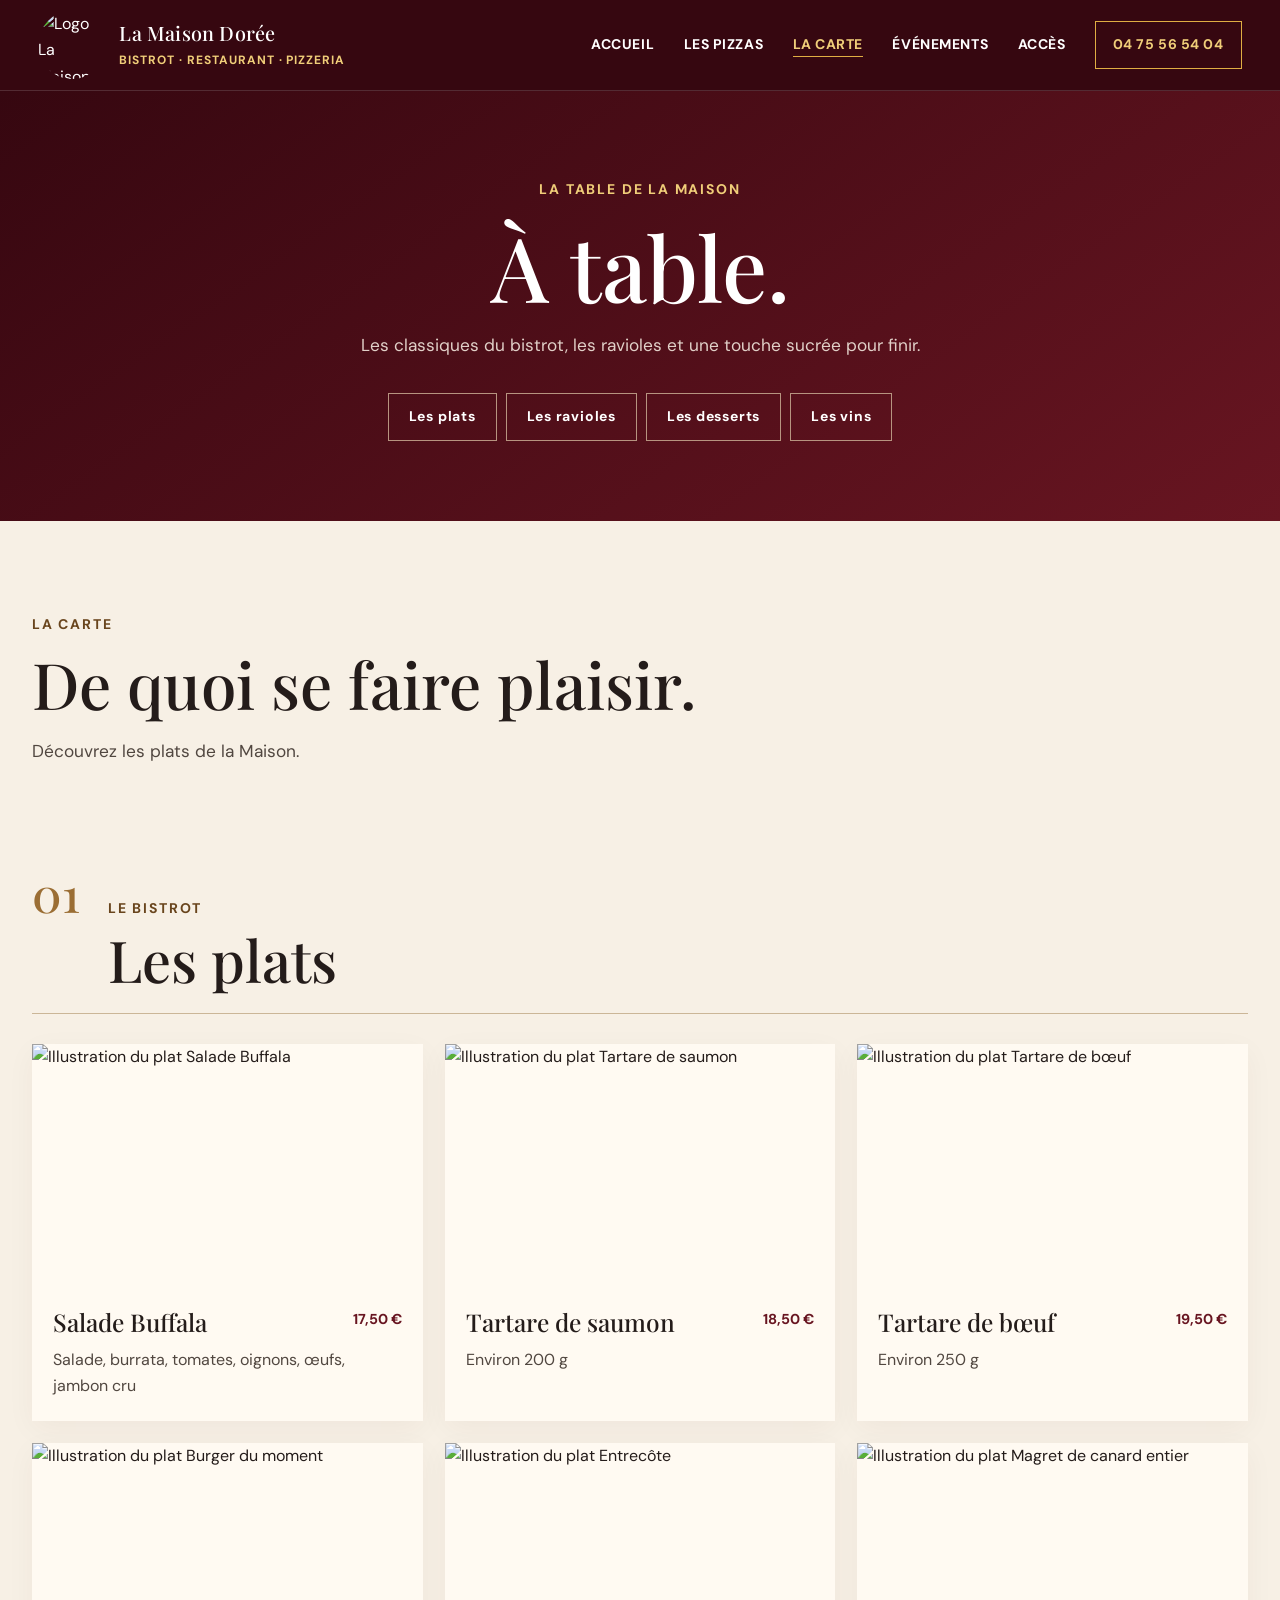
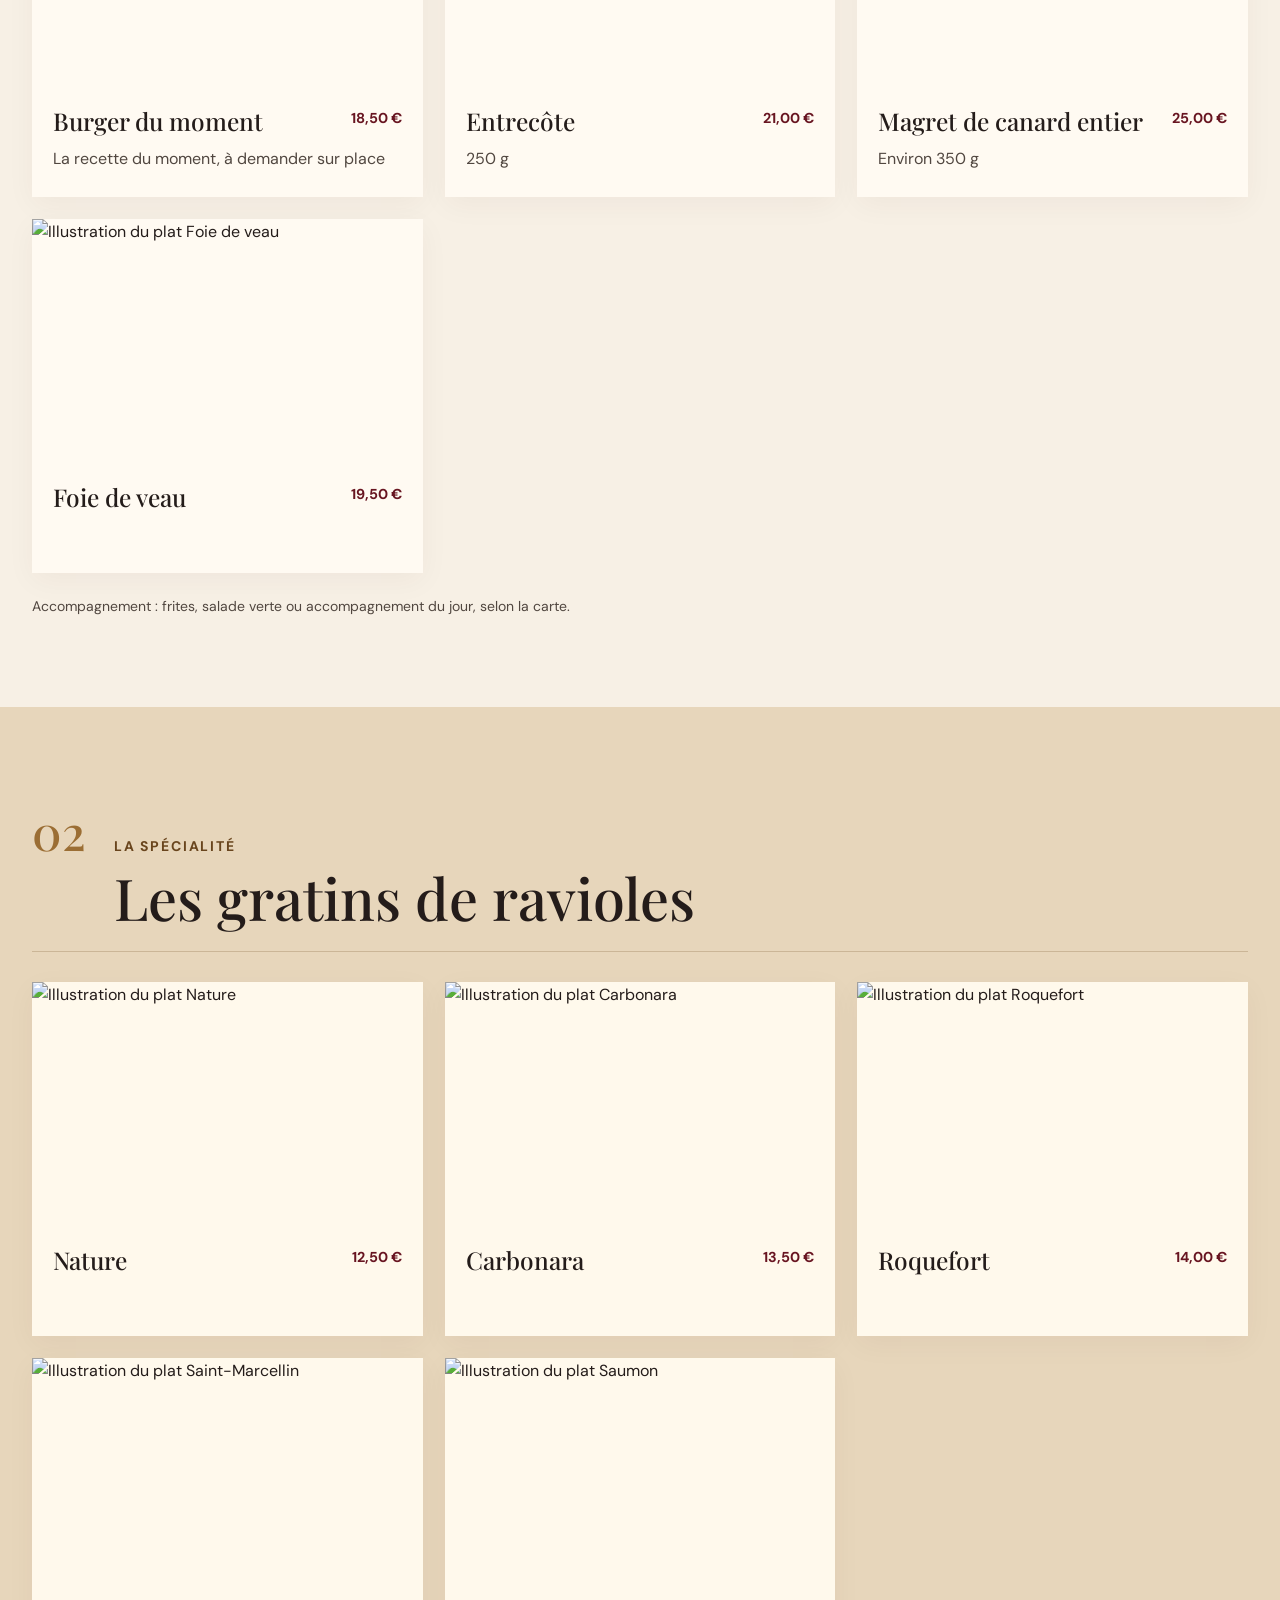
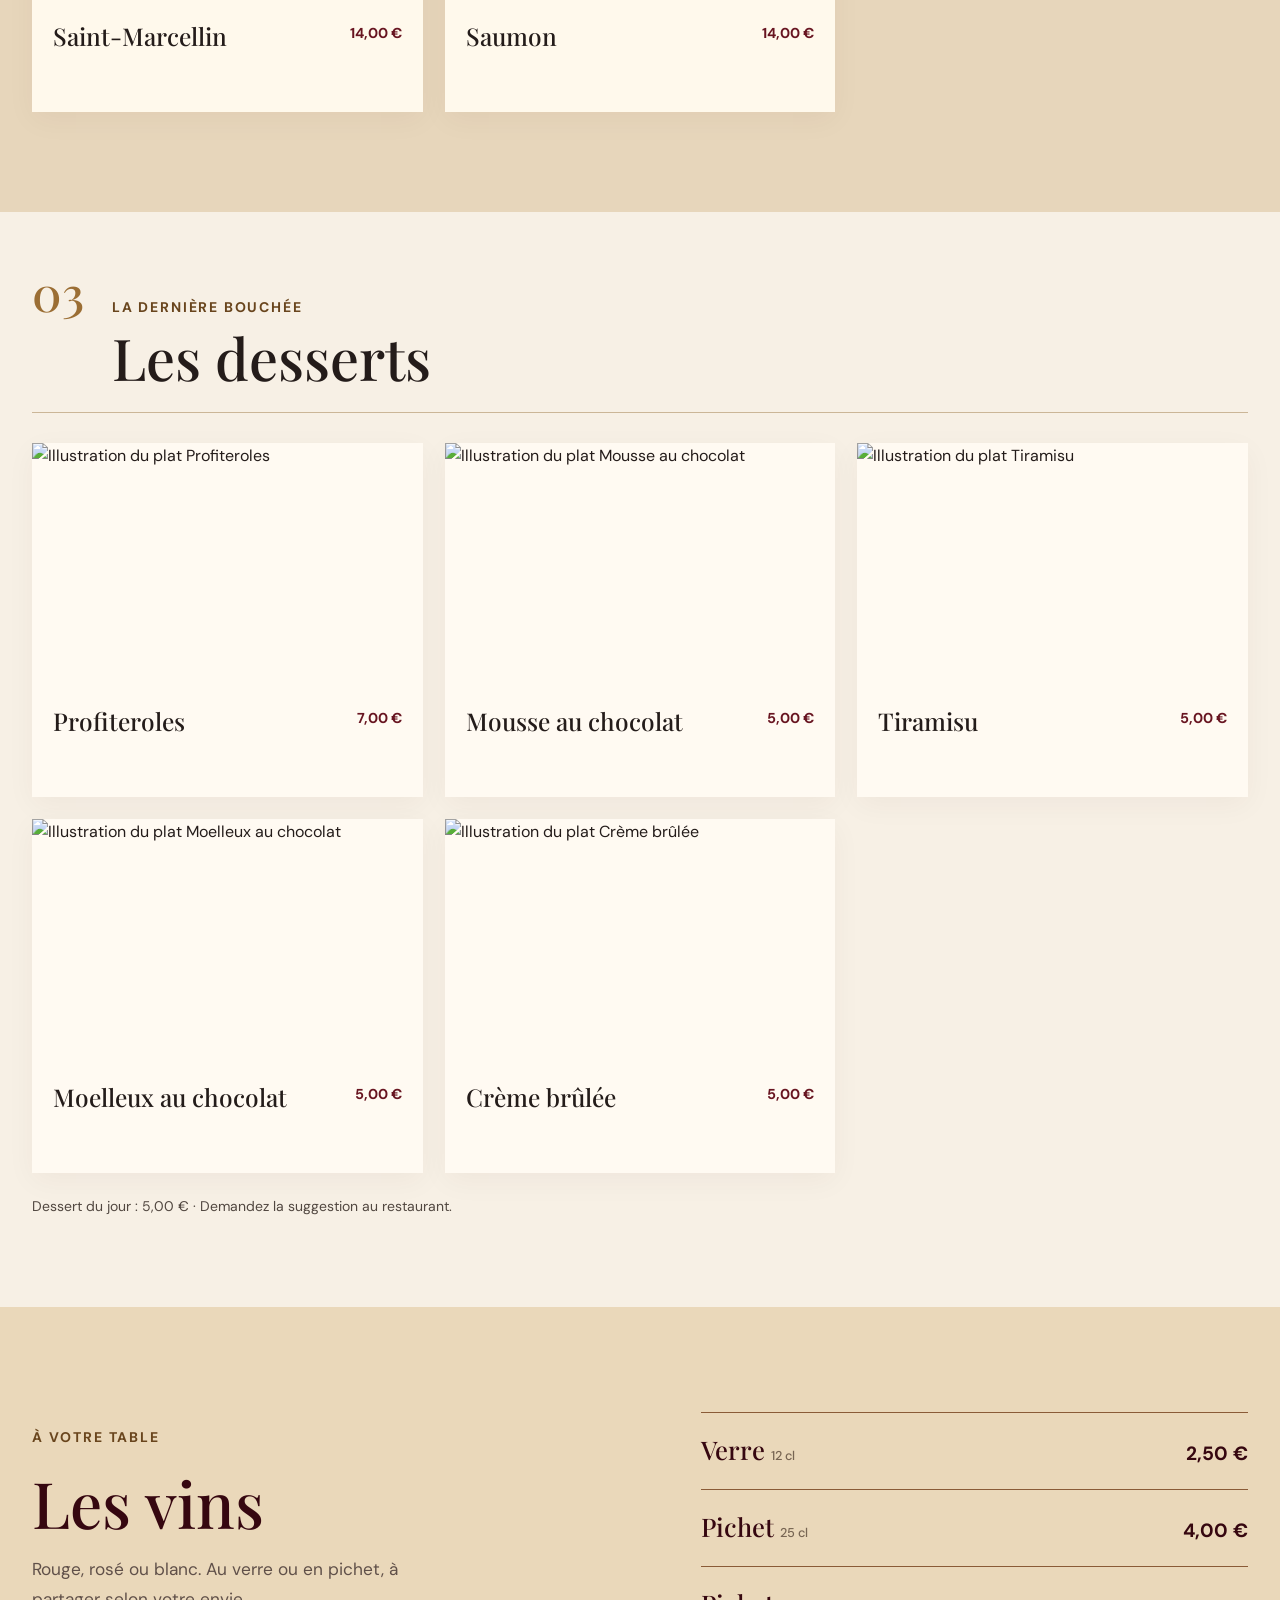
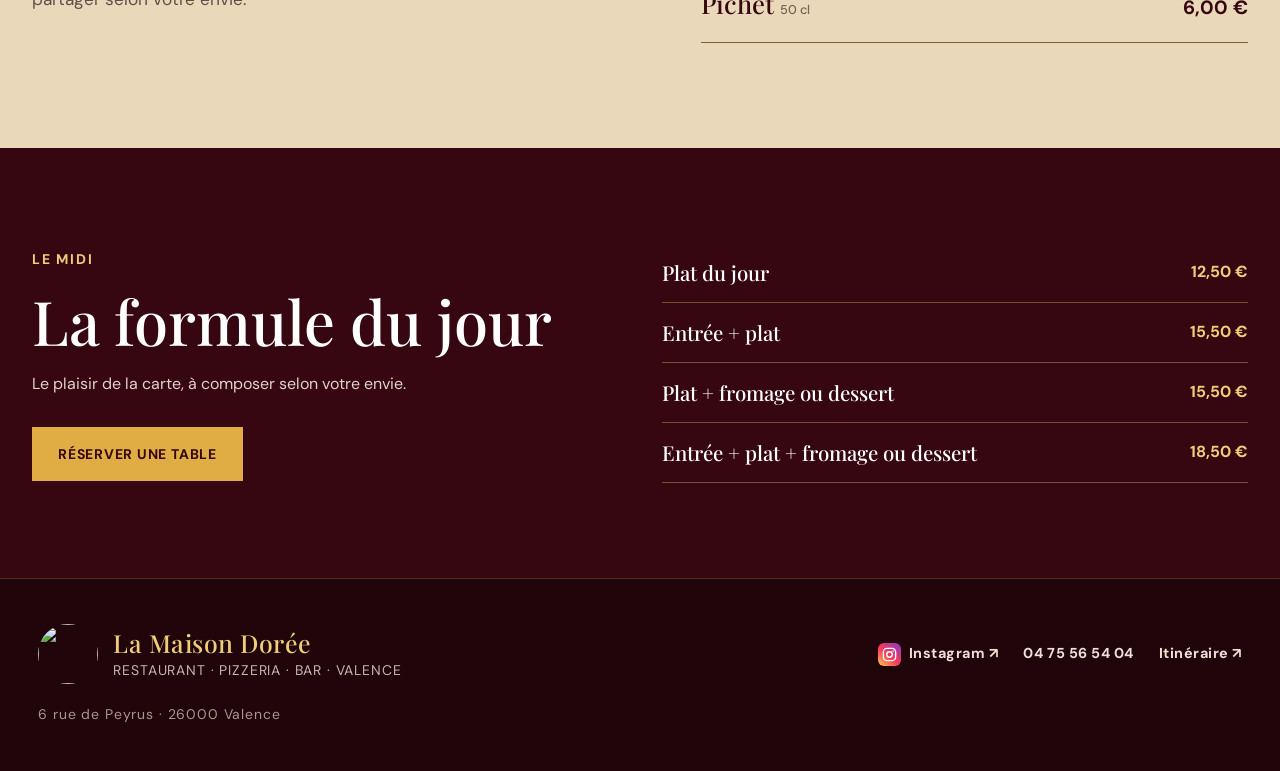
==== carte.html @ 3a3b1451 "Add files via upload" ====
<!doctype html><html lang="fr"><head><meta charset="utf-8"><meta name="viewport" content="width=device-width,initial-scale=1"><title>La carte du bistrot | La Maison Dorée Valence</title><meta name="description" content="Plats, gratins de ravioles, formule du jour et desserts à La Maison Dorée à Valence."><link rel="icon" href="assets/logo.jpg?v=13"><link rel="stylesheet" href="style.css?v=13"></head><body><header class="site-header"><a class="logo-link" href="index.html" aria-label="La Maison Dorée, accueil"><img src="assets/logo.jpg?v=13" alt="Logo La Maison Dorée" decoding="async" width="911" height="951"><span class="brand-text">La Maison Dorée<small>Bistrot · Restaurant · Pizzeria</small></span></a><button class="menu-toggle" type="button" aria-label="Ouvrir le menu" aria-controls="main-nav" aria-expanded="false"><span></span><span></span><span></span></button><nav class="nav" id="main-nav" aria-label="Navigation principale"><a href="index.html">Accueil</a><a href="pizzas.html">Les pizzas</a><a href="carte.html" aria-current="page">La carte</a><a href="evenements.html">Événements</a><a href="index.html#contact">Accès</a><a class="call" href="tel:+33475565404">04 75 56 54 04</a></nav></header><main><section class="page-hero carte-hero"><span class="kicker">La table de la Maison</span><h1>À table.</h1><p>Les classiques du bistrot, les ravioles et une touche sucrée pour finir.</p><div class="page-tabs"><a href="#plats">Les plats</a><a href="#ravioles">Les ravioles</a><a href="#desserts">Les desserts</a><a href="#vins">Les vins</a></div></section><div class="container food-intro"><span class="micro">La carte</span><h2>De quoi se faire plaisir.</h2><p>Découvrez les plats de la Maison.</p></div><section class="food-section container" id="plats"><div class="food-section-head"><span class="section-index">01</span><div><span class="micro">Le bistrot</span><h2>Les plats</h2></div></div><div class="dish-grid"><article class="dish-card"><img src="assets/plat-salade-buffalo.jpg?v=13" alt="Illustration du plat Salade Buffala" loading="lazy" decoding="async" width="1448" height="1086"><div class="dish-card-content"><div class="item-head"><h3>Salade Buffala</h3><span>17,50 €</span></div><p>Salade, burrata, tomates, oignons, œufs, jambon cru</p></div></article><article class="dish-card"><img src="assets/plat-tartare-saumon.jpg?v=13" alt="Illustration du plat Tartare de saumon" loading="lazy" decoding="async" width="1448" height="1086"><div class="dish-card-content"><div class="item-head"><h3>Tartare de saumon</h3><span>18,50 €</span></div><p>Environ 200 g</p></div></article><article class="dish-card"><img src="assets/plat-tartare-boeuf.jpg?v=13" alt="Illustration du plat Tartare de bœuf" loading="lazy" decoding="async" width="1448" height="1086"><div class="dish-card-content"><div class="item-head"><h3>Tartare de bœuf</h3><span>19,50 €</span></div><p>Environ 250 g</p></div></article><article class="dish-card"><img src="assets/plat-burger.jpg?v=13" alt="Illustration du plat Burger du moment" loading="lazy" decoding="async" width="1448" height="1086"><div class="dish-card-content"><div class="item-head"><h3>Burger du moment</h3><span>18,50 €</span></div><p>La recette du moment, à demander sur place</p></div></article><article class="dish-card"><img src="assets/plat-entrecote.jpg?v=13" alt="Illustration du plat Entrecôte" loading="lazy" decoding="async" width="1448" height="1086"><div class="dish-card-content"><div class="item-head"><h3>Entrecôte</h3><span>21,00 €</span></div><p>250 g</p></div></article><article class="dish-card"><img src="assets/plat-magret.jpg?v=13" alt="Illustration du plat Magret de canard entier" loading="lazy" decoding="async" width="1448" height="1086"><div class="dish-card-content"><div class="item-head"><h3>Magret de canard entier</h3><span>25,00 €</span></div><p>Environ 350 g</p></div></article><article class="dish-card"><img src="assets/plat-foie-veau.jpg?v=13" alt="Illustration du plat Foie de veau" loading="lazy" decoding="async" width="1448" height="1086"><div class="dish-card-content"><div class="item-head"><h3>Foie de veau</h3><span>19,50 €</span></div></div></article></div><p class="food-note">Accompagnement : frites, salade verte ou accompagnement du jour, selon la carte.</p></section><section class="food-section ravioles-section" id="ravioles"><div class="container"><div class="food-section-head"><span class="section-index">02</span><div><span class="micro">La spécialité</span><h2>Les gratins de ravioles</h2></div></div><div class="dish-grid"><article class="dish-card"><img src="assets/plat-ravioles-nature.jpg?v=13" alt="Illustration du plat Nature" loading="lazy" decoding="async" width="1448" height="1086"><div class="dish-card-content"><div class="item-head"><h3>Nature</h3><span>12,50 €</span></div></div></article><article class="dish-card"><img src="assets/plat-ravioles-carbonara.jpg?v=13" alt="Illustration du plat Carbonara" loading="lazy" decoding="async" width="1448" height="1086"><div class="dish-card-content"><div class="item-head"><h3>Carbonara</h3><span>13,50 €</span></div></div></article><article class="dish-card"><img src="assets/plat-ravioles-roquefort.jpg?v=13" alt="Illustration du plat Roquefort" loading="lazy" decoding="async" width="1448" height="1086"><div class="dish-card-content"><div class="item-head"><h3>Roquefort</h3><span>14,00 €</span></div></div></article><article class="dish-card"><img src="assets/plat-ravioles-saint-marcellin.jpg?v=13" alt="Illustration du plat Saint-Marcellin" loading="lazy" decoding="async" width="1448" height="1086"><div class="dish-card-content"><div class="item-head"><h3>Saint-Marcellin</h3><span>14,00 €</span></div></div></article><article class="dish-card"><img src="assets/plat-ravioles-saumon.jpg?v=13" alt="Illustration du plat Saumon" loading="lazy" decoding="async" width="1448" height="1086"><div class="dish-card-content"><div class="item-head"><h3>Saumon</h3><span>14,00 €</span></div></div></article></div></div></section><section class="food-section container" id="desserts"><div class="food-section-head"><span class="section-index">03</span><div><span class="micro">La dernière bouchée</span><h2>Les desserts</h2></div></div><div class="dish-grid"><article class="dish-card"><img src="assets/plat-profiteroles.jpg?v=13" alt="Illustration du plat Profiteroles" loading="lazy" decoding="async" width="1448" height="1086"><div class="dish-card-content"><div class="item-head"><h3>Profiteroles</h3><span>7,00 €</span></div></div></article><article class="dish-card"><img src="assets/plat-mousse-chocolat.jpg?v=13" alt="Illustration du plat Mousse au chocolat" loading="lazy" decoding="async" width="1448" height="1086"><div class="dish-card-content"><div class="item-head"><h3>Mousse au chocolat</h3><span>5,00 €</span></div></div></article><article class="dish-card"><img src="assets/plat-tiramisu.jpg?v=13" alt="Illustration du plat Tiramisu" loading="lazy" decoding="async" width="1448" height="1086"><div class="dish-card-content"><div class="item-head"><h3>Tiramisu</h3><span>5,00 €</span></div></div></article><article class="dish-card"><img src="assets/plat-moelleux-chocolat.jpg?v=13" alt="Illustration du plat Moelleux au chocolat" loading="lazy" decoding="async" width="1448" height="1086"><div class="dish-card-content"><div class="item-head"><h3>Moelleux au chocolat</h3><span>5,00 €</span></div></div></article><article class="dish-card"><img src="assets/plat-creme-brulee.jpg?v=13" alt="Illustration du plat Crème brûlée" loading="lazy" decoding="async" width="1448" height="1086"><div class="dish-card-content"><div class="item-head"><h3>Crème brûlée</h3><span>5,00 €</span></div></div></article></div><p class="food-note">Dessert du jour : 5,00 € · Demandez la suggestion au restaurant.</p></section><section class="wine-section" id="vins"><div class="container wine-grid"><div><span class="micro">À votre table</span><h2>Les vins</h2><p>Rouge, rosé ou blanc. Au verre ou en pichet, à partager selon votre envie.</p></div><div class="wine-prices"><div><span>Verre <small>12 cl</small></span><strong>2,50 €</strong></div><div><span>Pichet <small>25 cl</small></span><strong>4,00 €</strong></div><div><span>Pichet <small>50 cl</small></span><strong>6,00 €</strong></div></div></div></section><section class="formula-section"><div class="container formula-grid"><div><span class="micro">Le midi</span><h2>La formule du jour</h2><p>Le plaisir de la carte, à composer selon votre envie.</p><a class="btn" href="tel:+33475565404">Réserver une table</a></div><div class="formula-list"><div><span>Plat du jour</span><strong>12,50 €</strong></div><div><span>Entrée + plat</span><strong>15,50 €</strong></div><div><span>Plat + fromage ou dessert</span><strong>15,50 €</strong></div><div><span>Entrée + plat + fromage ou dessert</span><strong>18,50 €</strong></div></div></div></section></main><footer class="footer"><div class="footer-brand"><img src="assets/logo.jpg?v=13" alt="" decoding="async" width="911" height="951"><div><strong>La Maison Dorée</strong><span>Restaurant · Pizzeria · Bar · Valence</span></div></div><div class="footer-links"><a href="https://www.instagram.com/lamaisondoree_26/" target="_blank" rel="noopener noreferrer" aria-label="Instagram de La Maison Dorée, ouvre un nouvel onglet"><svg class="ig-icon" viewBox="0 0 24 24" aria-hidden="true" focusable="false"><rect x="2.2" y="2.2" width="19.6" height="19.6" rx="5.7" fill="none" stroke="currentColor" stroke-width="2.2"/><circle cx="12" cy="12" r="4.4" fill="none" stroke="currentColor" stroke-width="2.2"/><circle cx="17.8" cy="6.3" r="1.25" fill="currentColor"/></svg><span>Instagram ↗</span></a><a href="tel:+33475565404">04 75 56 54 04</a><a href="https://www.google.com/maps/dir/?api=1&destination=La+Maison+Dor%C3%A9e%2C+6+Rue+de+Peyrus%2C+26000+Valence" target="_blank" rel="noopener noreferrer">Itinéraire ↗</a></div><small>6 rue de Peyrus · 26000 Valence</small></footer><div class="mobile-actions"><a href="https://www.instagram.com/lamaisondoree_26/" target="_blank" rel="noopener noreferrer"><svg class="ig-icon" viewBox="0 0 24 24" aria-hidden="true" focusable="false"><rect x="2.2" y="2.2" width="19.6" height="19.6" rx="5.7" fill="none" stroke="currentColor" stroke-width="2.2"/><circle cx="12" cy="12" r="4.4" fill="none" stroke="currentColor" stroke-width="2.2"/><circle cx="17.8" cy="6.3" r="1.25" fill="currentColor"/></svg><span>Instagram</span></a><a href="tel:+33475565404">Appeler</a><a href="https://www.google.com/maps/dir/?api=1&destination=La+Maison+Dor%C3%A9e%2C+6+Rue+de+Peyrus%2C+26000+Valence" target="_blank" rel="noopener noreferrer">Itinéraire</a></div><dialog id="contact-dialog" class="contact-dialog" aria-labelledby="contact-title"><div class="contact-panel"><button class="contact-close" type="button" aria-label="Fermer">×</button><span class="micro">Réservation · Commande · Événement</span><h2 id="contact-title">On se parle ?</h2><p>Appelez la Maison Dorée pour réserver une table, commander ou organiser votre événement.</p><input id="contact-number" type="text" value="04 75 56 54 04" readonly aria-label="Numéro de téléphone de La Maison Dorée"><button class="btn contact-copy" type="button">Copier le numéro</button><a class="btn contact-dial" href="tel:+33475565404" data-direct-call>Appeler maintenant</a><p class="contact-feedback" aria-live="polite"></p></div></dialog><script src="site.js?v=13" defer></script></body></html>
---- style.css ----
@import url('https://fonts.googleapis.com/css2?family=DM+Sans:wght@400;500;600;700&family=Playfair+Display:wght@400;500;600&display=swap');
:root{--burgundy:#360710;--red:#681521;--gold:#dfad43;--gold-light:#f0ce79;--ink:#241c1a;--muted:#655b55;--cream:#f7f3eb;--paper:#fffdf8;--line:#ddd2c0}*{box-sizing:border-box}html{scroll-behavior:smooth}body{margin:0;background:var(--cream);color:var(--ink);font:16px/1.65 'DM Sans',sans-serif}body.modal-open{overflow:hidden}img{max-width:100%;display:block}a{color:inherit}button{font:inherit}a:focus-visible,button:focus-visible{outline:3px solid var(--gold);outline-offset:4px}::selection{background:var(--gold);color:var(--burgundy)}.container{width:min(1312px,100% - 64px);margin:auto}.site-header{position:relative;z-index:20;background:var(--burgundy);color:white;display:flex;align-items:center;justify-content:space-between;gap:32px;padding:11px max(3vw,24px);border-bottom:1px solid #ffffff25}.logo-link{display:flex;align-items:center;gap:13px;text-decoration:none}.logo-link img{width:68px;height:68px;object-fit:contain;border-radius:50%}.brand-text{font:500 1.24rem/1.15 'Playfair Display',serif;letter-spacing:.01em}.brand-text small{display:block;color:var(--gold-light);font:700 .55rem/1.4 'DM Sans',sans-serif;text-transform:uppercase;letter-spacing:.15em;margin-top:7px}.nav{display:flex;align-items:center;gap:clamp(14px,2.3vw,32px)}.nav a{text-decoration:none;font-size:.73rem;font-weight:700;letter-spacing:.13em;text-transform:uppercase;white-space:nowrap;transition:color .2s}.nav a:hover,.nav a[aria-current=page]{color:var(--gold-light)}.nav .call{border:1px solid var(--gold);padding:11px 17px;color:var(--gold-light)}.nav .call:hover{color:var(--burgundy);background:var(--gold-light)}.hero{display:grid;grid-template-columns:minmax(0,48%) minmax(0,52%);min-height:680px;background:var(--burgundy);color:#fff}.hero-copy{padding:clamp(70px,7vw,120px) clamp(32px,7vw,120px) 90px max(6vw,36px);display:flex;flex-direction:column;justify-content:center;position:relative}.hero-copy:after{content:'';position:absolute;width:55px;height:1px;background:var(--gold);left:max(6vw,36px);bottom:48px}.kicker,.micro{color:var(--gold-light);text-transform:uppercase;letter-spacing:.22em;font-size:.72rem;font-weight:700}.hero h1,h1,h2,h3{font-family:'Playfair Display',Georgia,serif;font-weight:500;line-height:1.1}.hero h1{font-size:clamp(3.55rem,5.5vw,6.7rem);letter-spacing:-.05em;margin:23px 0 27px}.hero h1 em{font-weight:400;color:var(--gold-light)}.hero p{font-size:1.1rem;line-height:1.75;max-width:500px;color:#e9dcd7;margin:0}.hero-image{min-height:680px;overflow:hidden;position:relative}.hero-image img{width:100%;height:100%;object-fit:cover;object-position:center}.hero-image:after{content:'';position:absolute;inset:0;background:linear-gradient(90deg,rgba(54,7,16,.16),transparent 30%)}.hero-mark{position:absolute;right:28px;bottom:26px;background:rgba(54,7,16,.9);border:1px solid #dfad4380;color:var(--gold-light);padding:12px 18px;text-transform:uppercase;letter-spacing:.15em;font-size:.62rem;font-weight:700}.actions{display:flex;flex-wrap:wrap;gap:12px;margin-top:34px}.btn{display:inline-flex;align-items:center;justify-content:center;min-height:54px;padding:13px 25px;border:1px solid var(--gold);background:var(--gold);color:var(--burgundy);font-size:.76rem;letter-spacing:.13em;font-weight:700;text-decoration:none;text-transform:uppercase;transition:background .2s,transform .2s}.btn:hover{background:var(--gold-light);transform:translateY(-2px)}.btn.ghost{color:white;background:transparent;border-color:#aa8d77}.btn.ghost:hover{background:white;color:var(--burgundy)}.ribbon{padding:19px 24px;display:flex;justify-content:center;gap:36px;background:#eee4d4;color:var(--red);text-transform:uppercase;letter-spacing:.17em;font-size:.68rem;font-weight:700}.ribbon span:not(:last-child):after{content:'✦';color:#b79248;margin-left:36px}.section{padding:110px 0}.section h2,.visit h2{font-size:clamp(2.7rem,4.4vw,5.1rem);letter-spacing:-.035em;margin:14px 0 30px}.section p{color:var(--muted);font-size:1.08rem;line-height:1.8}.split{display:grid;grid-template-columns:.9fr 1.1fr;gap:8%;align-items:center}.split>div{max-width:530px}.split .micro{color:#936e34}.picture{width:100%;height:570px;object-fit:cover;object-position:center 53%}.photo-frame{position:relative}.photo-frame:after{content:'LA TERRASSE';position:absolute;bottom:-16px;right:-16px;background:var(--burgundy);color:var(--gold-light);padding:16px 25px;font-size:.7rem;font-weight:700;letter-spacing:.2em}.menu-teaser{background:var(--burgundy);color:white}.menu-teaser .micro{color:var(--gold-light)}.menu-teaser h2{max-width:680px;margin-bottom:42px}.menu-cards{display:grid;grid-template-columns:1fr 1fr;gap:20px}.menu-card{position:relative;min-height:410px;overflow:hidden;color:white;text-decoration:none;display:flex;align-items:flex-end;padding:35px;isolation:isolate}.menu-card:before{content:'';position:absolute;inset:0;z-index:-1;background:linear-gradient(0deg,rgba(28,7,8,.88),rgba(28,7,8,.05) 75%)}.menu-card img{position:absolute;inset:0;width:100%;height:100%;object-fit:cover;z-index:-2;transition:transform .45s}.menu-card:hover img{transform:scale(1.045)}.menu-card h3{font-size:clamp(2.3rem,3vw,3.6rem);margin:0 0 4px}.menu-card p{color:#f4e8e2;margin:0 0 16px;max-width:390px;font-size:.95rem}.menu-card strong{color:var(--gold-light);font-size:.74rem;letter-spacing:.16em;text-transform:uppercase}.gallery-section{background:var(--paper)}.gallery-section .micro{color:#936e34}.gallery-section h2{max-width:800px}.gallery-grid{display:grid;grid-template-columns:1.2fr 1fr 1fr;gap:16px;margin-top:38px}.gallery-grid button{border:0;padding:0;background:var(--burgundy);color:white;position:relative;overflow:hidden;cursor:pointer;text-align:left;min-height:320px}.gallery-grid img{width:100%;height:100%;object-fit:cover;transition:transform .35s}.gallery-grid button:hover img{transform:scale(1.04)}.gallery-grid span{position:absolute;bottom:0;left:0;right:0;padding:40px 21px 19px;background:linear-gradient(transparent,#200609b8);font:500 1.33rem 'Playfair Display',serif}.gallery-dialog{border:0;padding:0;background:transparent;color:white;max-width:min(94vw,1200px);max-height:94vh}.gallery-dialog::backdrop{background:#100506e8}.gallery-dialog img{max-height:83vh;max-width:94vw;object-fit:contain}.gallery-dialog button{position:absolute;right:8px;top:8px;border:0;background:var(--burgundy);color:white;padding:8px 15px;cursor:pointer}.gallery-dialog p{margin:10px 0 0;text-align:center}.visit{background:#310810;color:white;padding:100px 0}.visit-grid{display:grid;grid-template-columns:.8fr 1.2fr;gap:8%;align-items:start}.visit h2{margin-top:13px}.visit address{font-style:normal;font-size:1.25rem;line-height:1.5}.visit .phone{display:inline-block;color:var(--gold-light);font-size:1.6rem;font-weight:700;text-decoration:none;margin:15px 0}.visit p{color:#d9cbc5}.visit .btn{margin:19px 0 0}.hours{margin:30px 0 0;border-top:1px solid #ffffff30;max-width:380px}.hours h3{font-size:1.55rem;margin:20px 0 10px}.hours dl{display:grid;grid-template-columns:1fr auto;gap:4px 20px;margin:0}.hours dt,.hours dd{margin:0;padding:3px 0;color:#f0e4dd}.hours dd{text-align:right}.hours .hours-note{font-size:.8rem;color:#bca9a3;margin-top:13px}.map{width:100%;height:520px;border:0;background:#e9dfd2}.footer{background:#20050b;color:#e6d7d0;padding:31px max(3vw,24px);display:flex;flex-wrap:wrap;justify-content:space-between;gap:18px;font-size:.82rem}.footer a{text-decoration:none}.footer a:hover{text-decoration:underline}.page-hero{background:var(--burgundy);color:white;text-align:center;padding:85px 24px 80px}.page-hero h1{font-size:clamp(3.8rem,7vw,6.5rem);margin:15px 0}.page-hero p{color:#e1d0c8;font-size:1.08rem;margin:0 auto;max-width:580px}.page-tabs{display:flex;justify-content:center;flex-wrap:wrap;gap:9px;margin-top:34px}.page-tabs a,.filter-btn{padding:11px 20px;border:1px solid #b79480;background:transparent;color:white;text-decoration:none;font-size:.78rem;font-weight:700;cursor:pointer}.page-tabs a.active,.page-tabs a:hover,.filter-btn.active,.filter-btn:hover{background:var(--gold);color:var(--burgundy);border-color:var(--gold)}.menu-layout{display:grid;grid-template-columns:minmax(0,1fr) minmax(270px,.72fr);align-items:start;gap:9%;padding:90px 0 110px}.menu-layout h2{font-size:clamp(2.7rem,4vw,4rem);margin:0 0 28px}.menu-list{list-style:none;padding:0;margin:0}.menu-list li{padding:18px 0;border-bottom:1px solid var(--line)}.item-head{display:flex;gap:15px;justify-content:space-between;align-items:baseline}.item-head strong{font:500 1.35rem 'Playfair Display',serif}.item-head span{font-weight:700;color:var(--red);white-space:nowrap}.menu-list p{font-size:.93rem;color:var(--muted);margin:3px 0 0}.subheading{font-size:2rem;color:var(--red);margin:50px 0 10px}.menu-side{position:sticky;top:22px}.menu-side img{width:100%;height:440px;object-fit:cover}.menu-side .note{background:#e9ddc9;padding:30px}.menu-side .note p{margin:0 0 14px}.menu-side .note a{font-weight:700;color:var(--red)}.disclaimer{font-size:.78rem;color:#85776e;margin-top:38px}.filters{display:flex;gap:9px;flex-wrap:wrap;margin:0 0 15px}.filter-btn{color:var(--red);border-color:#cbbba8}.filter-btn.active{background:var(--red);color:white;border-color:var(--red)}[hidden]{display:none!important}.mobile-call{display:none}@media(max-width:960px){.site-header{flex-wrap:wrap}.nav{width:100%;justify-content:space-between}.hero{grid-template-columns:1fr}.hero-copy{padding:70px 7%;min-height:570px}.hero-copy:after{left:7%}.hero-image{height:430px;min-height:0}.split,.visit-grid,.menu-layout{grid-template-columns:1fr;gap:45px}.split>div{max-width:none}.picture{height:500px}.menu-side{position:static}.menu-side img{height:390px}.map{height:430px}}@media(max-width:650px){.container{width:min(100% - 40px,1312px)}.site-header{padding:11px 20px;gap:8px}.logo-link img{width:54px;height:54px}.brand-text{font-size:1rem}.nav{flex-wrap:wrap;justify-content:flex-start;gap:2px 17px}.nav a{font-size:.68rem;letter-spacing:.05em;padding:5px 0}.nav .call{display:none}.hero-copy{padding:66px 22px;min-height:560px}.hero-copy:after{left:22px;bottom:35px}.hero h1{font-size:clamp(3.45rem,11vw,5.5rem)}.hero-image{height:300px}.hero-mark{font-size:.56rem;bottom:10px;right:10px}.ribbon{flex-wrap:wrap;gap:5px 14px;letter-spacing:.07em;font-size:.64rem}.ribbon span:not(:last-child):after{margin-left:14px}.section{padding:75px 0}.section h2,.visit h2{font-size:2.8rem}.picture{height:360px}.photo-frame:after{right:-6px}.menu-cards,.gallery-grid{grid-template-columns:1fr}.menu-card{min-height:340px;padding:25px}.gallery-grid button{min-height:280px}.visit{padding:75px 0 90px}.map{height:310px}.footer{padding-bottom:87px}.page-hero{padding:65px 20px}.menu-layout{padding:65px 0}.menu-side img{height:330px}.mobile-call{display:block;position:fixed;z-index:25;bottom:0;left:0;right:0;background:var(--gold);text-align:center;padding:13px;color:var(--burgundy);font-size:.82rem;font-weight:700;letter-spacing:.07em;text-decoration:none;text-transform:uppercase;box-shadow:0 -4px 18px #16040932}}@media(prefers-reduced-motion:reduce){html{scroll-behavior:auto}*{transition:none!important}}

.gallery-top{display:flex;align-items:center;justify-content:space-between;gap:20px;margin-top:18px}.gallery-top p{font-size:.95rem;margin:0}.gallery-controls{display:flex;gap:8px}.gallery-controls button{width:44px;height:44px;border:1px solid var(--red);background:transparent;color:var(--red);cursor:pointer;font-size:1.15rem}.gallery-controls button:hover{background:var(--red);color:white}.gallery-grid{display:flex;gap:16px;overflow-x:auto;scroll-snap-type:x mandatory;scrollbar-width:thin;scrollbar-color:var(--gold) transparent;padding:0 0 12px;margin-top:18px}.gallery-grid button{flex:0 0 calc((100% - 32px)/3);scroll-snap-align:start;height:335px;min-height:335px}.gallery-grid span{display:flex;flex-direction:column;gap:4px}.gallery-grid small{font:700 .65rem 'DM Sans',sans-serif;letter-spacing:.13em;color:var(--gold-light);text-transform:uppercase}@media(max-width:900px){.gallery-grid button{flex-basis:calc((100% - 16px)/2)}}@media(max-width:650px){.gallery-top{align-items:flex-end}.gallery-top p{font-size:.83rem}.gallery-grid button{flex-basis:84%;height:300px;min-height:300px}}

/* Parcours gourmand et vie du lieu */
.menu-teaser{background:#330811}.menu-teaser .menu-lead{color:#e5d4ca;max-width:650px;margin:-8px 0 37px;font-size:1.06rem}.pizza-spotlight{display:grid;grid-template-columns:1fr .78fr;margin-top:24px;min-height:430px;background:#f1e5d3;color:var(--ink)}.pizza-spotlight-image{overflow:hidden}.pizza-spotlight-image img{width:100%;height:100%;object-fit:cover;transition:transform .5s}.pizza-spotlight:hover img{transform:scale(1.035)}.pizza-spotlight-copy{padding:clamp(35px,5vw,75px);display:flex;flex-direction:column;justify-content:center;align-items:flex-start}.pizza-spotlight-copy .micro{color:#936e34}.pizza-spotlight-copy h3{font-size:clamp(2.35rem,3.5vw,4rem);margin:16px 0}.pizza-spotlight-copy p{font-size:1.08rem;color:#56483f;margin:0 0 20px}.spotlight-price{font-size:1.5rem;color:var(--red);font-weight:700}.text-link{font-size:.78rem;letter-spacing:.1em;text-transform:uppercase;text-underline-offset:5px;margin-top:27px;color:var(--red);font-weight:700}.play-section{display:grid;grid-template-columns:1fr 1fr;min-height:620px;background:#e9dac3}.play-photo{overflow:hidden}.play-photo img{width:100%;height:100%;object-fit:cover}.play-copy{padding:clamp(55px,7vw,110px);display:flex;flex-direction:column;justify-content:center;align-items:flex-start}.play-copy .micro{color:#8e602a}.play-copy h2{font-size:clamp(3rem,4.8vw,5.4rem);letter-spacing:-.04em;margin:23px 0}.play-copy h2 em{font-weight:400;color:var(--red)}.play-copy p{max-width:460px;font-size:1.05rem;color:#5b4b44;line-height:1.8;margin:0 0 22px}.reveal{opacity:0;transform:translateY(24px);transition:opacity .7s ease,transform .7s ease}.reveal.is-visible{opacity:1;transform:none}@media(max-width:960px){.pizza-spotlight{grid-template-columns:1fr}.pizza-spotlight-image{height:350px}.play-section{grid-template-columns:1fr}.play-photo{height:440px}}@media(max-width:650px){.pizza-spotlight-image{height:280px}.pizza-spotlight-copy{padding:33px 25px}.play-photo{height:330px}.play-copy{padding:60px 25px}}
@media(prefers-reduced-motion:reduce){.reveal{opacity:1;transform:none}}
/* Une maison vivante : carte visuelle, rendez-vous et privatisation */
body{background:#f7f0e5}.hero{min-height:590px}.hero-image{min-height:590px}.hero h1{font-size:clamp(3.6rem,5.8vw,7.3rem)}.ribbon{background:#dfad43;color:#360710}.ribbon span:not(:last-child):after{color:#681521}.menu-card{min-height:470px}.pizza-spotlight{background:#e9d4b5}.pizza-spotlight-copy h3{font-style:italic}.pizza-spotlight-image img{filter:saturate(1.12)}.nav a[aria-current=page]{border-bottom:1px solid var(--gold)}
.happenings{background:#dfad43;color:#360710;padding:75px 0}.happenings-inner{display:grid;grid-template-columns:1fr 1.1fr;gap:7%;align-items:center}.happenings .micro{color:#681521}.happenings h2{font-size:clamp(2.5rem,4.2vw,5rem);letter-spacing:-.045em;margin:18px 0;max-width:570px}.happenings h2 em{color:#681521}.happening-links{border-top:1px solid #68152155}.happening-links a{display:grid;grid-template-columns:125px 1fr 25px;align-items:baseline;gap:15px;text-decoration:none;border-bottom:1px solid #68152155;padding:20px 3px;transition:padding .2s,background .2s}.happening-links a:hover{padding-left:16px;background:#fff4d533}.happening-links span{text-transform:uppercase;letter-spacing:.12em;font-weight:700;font-size:.65rem}.happening-links strong{font:500 clamp(1.4rem,2vw,2.2rem) 'Playfair Display',serif}.happening-links b{font-weight:400;font-size:1.3rem}
.private-section{display:grid;grid-template-columns:1fr 1fr;min-height:660px;background:#330811;color:#fff}.private-image{overflow:hidden}.private-image img{width:100%;height:100%;object-fit:cover}.private-content{padding:clamp(55px,7vw,120px);align-self:center}.private-content h2{font-size:clamp(3rem,4.8vw,5.8rem);letter-spacing:-.055em;margin:20px 0}.private-content h2 em{color:var(--gold-light)}.private-content>p{color:#e8d5cd;max-width:520px;line-height:1.8}.private-tags{display:flex;flex-wrap:wrap;gap:8px;margin:26px 0 30px}.private-tags span{border:1px solid #bd997a;padding:7px 12px;text-transform:uppercase;letter-spacing:.13em;font-size:.65rem}.private-content .private-note{font-size:.78rem;color:#c6aea3;margin-top:15px}
.pizza-list{display:grid;grid-template-columns:1fr 1fr;gap:16px}.pizza-list li{border:1px solid #dccdb9;background:#fffaf2;padding:0;overflow:hidden;transition:transform .25s,box-shadow .25s}.pizza-list li:hover{transform:translateY(-4px);box-shadow:0 15px 35px #3e07101b}.pizza-thumb{width:100%;height:220px;object-fit:cover}.pizza-details{padding:17px 20px 23px}.pizza-list .item-head{align-items:flex-start}.pizza-list .item-head strong{font-size:1.4rem}.pizza-list p{line-height:1.5;margin-top:8px}.menu-layout:has(.pizza-list){grid-template-columns:minmax(0,1fr) 260px;gap:38px}.menu-layout:has(.pizza-list) .menu-side img{height:260px}.menu-layout:has(.pizza-list) .menu-side .note{padding:20px}.menu-layout:has(.pizza-list) h2{margin-bottom:20px}
.event-hero{display:grid;grid-template-columns:52% 48%;background:#360710;color:#fff;min-height:550px}.event-hero-photo{order:2;overflow:hidden;position:relative}.event-hero-photo:after{content:'';position:absolute;inset:0;background:linear-gradient(90deg,#36071033,transparent 50%)}.event-hero-photo img{width:100%;height:100%;object-fit:cover}.event-hero-copy{padding:80px clamp(30px,6vw,110px);align-self:center}.event-hero h1{font-size:clamp(3.8rem,5vw,6.4rem);letter-spacing:-.055em;margin:17px 0 25px}.event-hero h1 em{color:#f0ce79}.event-hero p{color:#e5d3cc;max-width:500px;font-size:1.09rem}.event-hero .btn{margin-top:20px}.event-intro{padding:100px 0 38px}.event-intro .micro{color:#936e34}.event-intro h2{font-size:clamp(3rem,5vw,6rem);letter-spacing:-.045em;margin:15px 0}.event-intro h2 em{color:#681521}.event-intro p{font-size:1.1rem;max-width:650px;color:#655b55}.event-cards{display:grid;grid-template-columns:1fr 1fr;gap:22px;padding-bottom:110px}.event-card{background:#fffaf2;border:1px solid #ddcdb7}.event-card-image{height:400px;position:relative;overflow:hidden}.event-card-image img{width:100%;height:100%;object-fit:cover;transition:transform .4s}.event-card:hover img{transform:scale(1.04)}.event-card-image span{position:absolute;left:20px;bottom:20px;background:#360710;color:#f0ce79;padding:10px 15px;text-transform:uppercase;letter-spacing:.12em;font-size:.7rem;font-weight:700}.event-card-body{padding:32px clamp(24px,3vw,48px) 40px}.event-card .eyebrow{text-transform:uppercase;letter-spacing:.16em;color:#8d6b3b;font-size:.7rem;font-weight:700}.event-card h3{font-size:clamp(2.4rem,3.5vw,4rem);margin:12px 0}.event-card-body>p{color:#655b55}.next-date{border-top:1px solid #ddcdb7;padding-top:19px;margin-top:25px}.next-date time{color:#681521;font-weight:700;text-transform:capitalize}.match-section{background:#e4d4b9;padding:105px 0}.match-grid{display:grid;grid-template-columns:.85fr 1.15fr;gap:7%;align-items:center}.match-grid h2{font-size:clamp(3rem,4.7vw,5.6rem);letter-spacing:-.05em;margin:20px 0}.match-grid h2 em{color:#681521}.match-grid p{max-width:510px;font-size:1.06rem}.match-grid .match-note{font-size:.85rem;font-weight:700}.match-grid img{width:100%;height:520px;object-fit:cover}.private-invite{background:#360710;color:white;padding:110px 0;text-align:center}.private-invite h2{font-size:clamp(3rem,5vw,5.8rem);margin:15px 0}.private-invite h2 em{color:#f0ce79}.private-invite p{color:#e4d3cc;font-size:1.08rem}.private-invite .btn{margin-top:15px}
@media(max-width:960px){.happenings-inner,.private-section,.event-hero,.match-grid{grid-template-columns:1fr}.event-hero-photo{order:0;height:390px}.private-image{height:420px}.event-cards{gap:15px}.menu-layout:has(.pizza-list){grid-template-columns:1fr}.menu-layout:has(.pizza-list) .menu-side{display:grid;grid-template-columns:1fr 1fr}.menu-layout:has(.pizza-list) .menu-side img{height:100%}}
@media(max-width:650px){.happenings{padding:60px 0}.happening-links a{grid-template-columns:70px 1fr 20px;gap:8px}.happening-links strong{font-size:1.25rem}.happening-links span{font-size:.57rem}.private-image{height:320px}.private-content{padding:65px 25px}.event-hero-photo{height:280px}.event-hero-copy{padding:56px 22px}.event-intro{padding:72px 0 35px}.event-cards,.pizza-list{grid-template-columns:1fr}.event-cards{padding-bottom:75px}.event-card-image{height:270px}.match-section{padding:70px 0}.match-grid img{height:340px}.private-invite{padding:75px 0}.menu-layout:has(.pizza-list) .menu-side{display:block}.menu-layout:has(.pizza-list) .menu-side img{height:240px}.pizza-thumb{height:240px}.hero,.hero-image{min-height:0}}
/* Navigation, pied de page et panneau de contact */
.menu-toggle{display:none}.footer{display:grid;grid-template-columns:1fr auto;align-items:center;gap:20px 50px;padding:45px max(3vw,24px);border-top:1px solid #dfad4340}.footer-brand{display:flex;gap:15px;align-items:center}.footer-brand img{width:60px;height:60px;border-radius:50%;object-fit:cover}.footer-brand strong{display:block;font:500 1.55rem 'Playfair Display',serif;color:#f0ce79}.footer-brand span{display:block;font-size:.77rem;letter-spacing:.12em;text-transform:uppercase;color:#c9b4a9}.footer-links{display:flex;gap:25px;align-items:center}.footer-links a{color:#f1dfd4;white-space:nowrap;font-weight:700}.footer-links a:hover{color:#f0ce79}.footer small{grid-column:1/-1;color:#ae9389;font-size:.78rem;letter-spacing:.06em}.contact-dialog{border:0;padding:0;max-width:min(94vw,480px);background:#f7f0e5;color:#360710;box-shadow:0 24px 85px #10040980}.contact-dialog::backdrop{background:#1e050ade;backdrop-filter:blur(3px)}.contact-panel{padding:clamp(30px,5vw,55px);position:relative}.contact-panel .micro{color:#8b652a}.contact-panel h2{font-size:3.3rem;margin:15px 0}.contact-panel p{color:#655b55;line-height:1.7}.contact-panel input{width:100%;font:700 1.8rem 'DM Sans',sans-serif;padding:15px;border:1px solid #c7ac83;background:white;color:#360710;text-align:center;letter-spacing:.03em;margin:12px 0 15px}.contact-copy{width:100%;cursor:pointer}.contact-dial{width:100%;margin-top:9px;background:#360710;color:white}.contact-close{position:absolute;right:16px;top:15px;border:0;background:none;color:#360710;font-size:2rem;line-height:1;cursor:pointer}.contact-feedback{min-height:25px;font-size:.8rem;margin:12px 0 0}.contact-dial{display:none}@media(pointer:coarse){.contact-dial{display:inline-flex}}
/* Carte illustrée */
.carte-hero{background:linear-gradient(145deg,#360710,#681521)}.food-intro{padding:90px 0 30px}.food-intro .micro,.food-section .micro{color:#956a31}.food-intro h2{font-size:clamp(3rem,5vw,5.5rem);margin:12px 0}.food-intro p{max-width:650px;color:#655b55;font-size:1.08rem}.food-section{padding-top:48px;padding-bottom:90px;scroll-margin-top:30px}.food-section-head{display:flex;gap:28px;align-items:baseline;border-bottom:1px solid #cbb697;margin-bottom:30px}.food-section-head .section-index{font:500 3rem 'Playfair Display',serif;color:#9b6e34}.food-section-head h2{font-size:clamp(2.7rem,4.5vw,5rem);margin:6px 0 22px}.dish-grid{display:grid;grid-template-columns:repeat(3,minmax(0,1fr));gap:22px}.dish-card{background:#fffaf2;box-shadow:0 8px 28px #4217090b;overflow:hidden;transition:transform .25s,box-shadow .25s}.dish-card:hover{transform:translateY(-5px);box-shadow:0 18px 35px #42170920}.dish-card img{width:100%;height:245px;object-fit:cover;transition:transform .4s}.dish-card:hover img{transform:scale(1.035)}.dish-card-content{padding:19px 21px 22px;min-height:109px}.dish-card .item-head{align-items:start}.dish-card h3{font-size:1.53rem;line-height:1.2;margin:0}.dish-card .item-head span{font-size:.9rem}.dish-card p{color:#72675e;font-size:.88rem;margin:10px 0 0;line-height:1.45}.food-note{color:#776b61;font-size:.88rem;margin:23px 0 0}.ravioles-section{background:#e7d6bb;padding-top:92px;padding-bottom:100px}.ravioles-section .dish-card{background:#fff9ec}.formula-section{padding:95px 0;background:#360710;color:white}.formula-grid{display:grid;grid-template-columns:1fr 1.1fr;gap:8%;align-items:center}.formula-grid h2{font-size:clamp(3rem,4.8vw,5rem);margin:15px 0}.formula-grid p{color:#e2d2c8}.formula-grid .btn{margin-top:14px}.formula-list>div{display:flex;justify-content:space-between;gap:22px;border-bottom:1px solid #f0ce795c;padding:16px 0}.formula-list span{font:500 1.28rem 'Playfair Display',serif}.formula-list strong{color:#f0ce79;white-space:nowrap}.carte-disclaimer{padding:25px 0 75px}
@media(max-width:960px){.footer{grid-template-columns:1fr}.footer-links{flex-wrap:wrap}.dish-grid{grid-template-columns:repeat(2,minmax(0,1fr))}.formula-grid{grid-template-columns:1fr}.site-header{flex-wrap:nowrap}.menu-toggle{display:flex;flex-direction:column;gap:5px;justify-content:center;width:44px;height:44px;border:1px solid #dfad4380;background:transparent;padding:10px;cursor:pointer}.menu-toggle span{display:block;width:100%;height:2px;background:#f0ce79}.site-header .nav{display:none;position:absolute;top:100%;left:0;right:0;background:#360710;padding:16px 24px 24px;box-shadow:0 16px 24px #25050950;flex-direction:column;align-items:stretch;gap:4px}.site-header .nav.is-open{display:flex}.site-header .nav a{font-size:.82rem;padding:10px 0}.site-header .nav .call{display:block;text-align:center;margin-top:8px;padding:10px}}
@media(max-width:650px){.footer{padding:37px 20px 90px}.footer-links{display:grid;gap:13px}.footer-brand strong{font-size:1.3rem}.footer-brand span{font-size:.65rem}.food-intro{padding:68px 0 15px}.food-section{padding:40px 0 70px}.food-section-head{gap:16px}.dish-grid{grid-template-columns:1fr;gap:15px}.dish-card img{height:230px}.dish-card-content{min-height:0}.ravioles-section{padding:70px 0}.formula-section{padding:75px 0}.contact-panel h2{font-size:2.7rem}.contact-panel input{font-size:1.4rem}.mobile-call{bottom:0}}
.mobile-actions{display:none}@media(max-width:650px){.mobile-call{display:none}.mobile-actions{display:grid;grid-template-columns:repeat(3,1fr);position:fixed;z-index:25;bottom:0;left:0;right:0;background:#dfad43;box-shadow:0 -4px 18px #16040932}.mobile-actions a{text-align:center;text-decoration:none;color:#360710;padding:13px 5px;font-size:.72rem;font-weight:700;text-transform:uppercase;letter-spacing:.045em;border-right:1px solid #36071040}.mobile-actions a:last-child{border:0}}
/* Terrasse extérieure : deux états du même espace */
.space-visual{position:relative;min-height:680px;background:#2d1b16;isolation:isolate}.space-visual .space-photo{position:absolute;inset:0;width:100%;height:100%;object-fit:cover;opacity:0;transition:opacity .65s ease}.space-visual .space-photo.is-active{opacity:1}.space-switch{position:absolute;z-index:2;left:24px;bottom:24px;display:flex;padding:5px;background:#fff9ed;box-shadow:0 8px 24px #1a070844}.space-switch button{border:0;background:transparent;color:#360710;padding:12px 18px;cursor:pointer;font-size:.7rem;letter-spacing:.07em;text-transform:uppercase;font-weight:700}.space-switch button.is-active{background:#360710;color:#f0ce79}.space-caption{position:absolute;z-index:2;left:24px;top:24px;background:#360710e6;color:#fff;padding:9px 13px;font-size:.68rem;text-transform:uppercase;letter-spacing:.12em}
/* Carte des vins */
.wine-section{background:#ead8ba;padding:105px 0;color:#360710}.wine-grid{display:grid;grid-template-columns:1fr 1fr;gap:10%;align-items:center}.wine-section .micro{color:#8d5f2a}.wine-section h2{font-size:clamp(3.2rem,5vw,6rem);margin:17px 0}.wine-section p{max-width:430px;font-size:1.08rem;color:#605049}.wine-prices{border-top:1px solid #8a5b37}.wine-prices>div{display:flex;align-items:baseline;justify-content:space-between;gap:15px;padding:19px 0;border-bottom:1px solid #8a5b37}.wine-prices span{font:500 clamp(1.4rem,2vw,2rem) 'Playfair Display',serif}.wine-prices small{font:500 .8rem 'DM Sans',sans-serif;color:#776553}.wine-prices strong{font-size:1.2rem;white-space:nowrap}
/* Le Reel officiel de la pizzeria */
.pizza-reel{background:#360710;color:white;padding:100px 0}.reel-grid{display:grid;grid-template-columns:.9fr 1.1fr;align-items:center;gap:8%}.reel-grid h2{font-size:clamp(3rem,4.8vw,5.5rem);margin:18px 0;line-height:1.08}.reel-grid p{color:#e1cec4;max-width:500px}.reel-grid .btn{margin-top:18px}.reel-embed{display:flex;justify-content:center;min-height:500px}.reel-embed blockquote{background:white;color:#360710;border:0;max-width:540px;min-width:326px;width:100%;min-height:480px;margin:0;padding:24px;display:flex;align-items:center;justify-content:center;text-align:center}.reel-embed a{font-weight:700;color:#681521}
/* Le calendrier VRDR */
.fixture-area{margin-top:75px;padding-top:35px;border-top:1px solid #6c4c3e}.fixture-heading{display:flex;align-items:end;justify-content:space-between;gap:20px;margin-bottom:22px}.fixture-heading h3{font-size:clamp(2rem,3vw,3.4rem);margin:8px 0}.fixture-heading>a{color:#f0ce79;font-size:.8rem;font-weight:700;text-underline-offset:5px}.vrdr-list{display:grid;grid-template-columns:repeat(3,minmax(0,1fr));gap:14px}.fixture{background:#f6eddf;color:#360710;padding:25px;min-height:160px;display:flex;flex-direction:column;justify-content:space-between}.fixture time{color:#8b5c2b;font-size:.73rem;text-transform:uppercase;letter-spacing:.12em;font-weight:700}.fixture strong{font:500 1.5rem/1.2 'Playfair Display',serif}.fixture span{font-weight:700;font-size:.9rem}.fixture-source{font-size:.75rem!important;color:#c9b7ac!important;margin-top:15px!important}
/* Instagram */
.footer-links a:has(.ig-icon),.mobile-actions a:has(.ig-icon){display:inline-flex;align-items:center;gap:8px}.ig-icon{width:23px;height:23px;flex:0 0 23px;color:#fff;background:linear-gradient(40deg,#ffca53 0%,#fb3958 45%,#883ac9 100%);padding:4px;border-radius:6px}.mobile-actions .ig-icon{width:20px;height:20px;flex-basis:20px}.mobile-actions a:has(.ig-icon){justify-content:center}
@media(max-width:960px){.wine-grid,.reel-grid{grid-template-columns:1fr}.reel-embed{justify-content:flex-start}.space-visual{min-height:480px}.vrdr-list{grid-template-columns:repeat(2,1fr)}}
@media(max-width:650px){.space-visual{min-height:420px}.space-switch{left:10px;bottom:10px}.space-switch button{font-size:.62rem;padding:10px}.space-caption{left:10px;top:10px}.wine-section,.pizza-reel{padding:70px 0}.reel-embed{min-height:400px}.reel-embed blockquote{min-width:0;min-height:400px}.fixture-heading{align-items:start;flex-direction:column}.vrdr-list{grid-template-columns:1fr}.fixture{min-height:140px}.mobile-actions a:has(.ig-icon){gap:3px}}
@media(prefers-reduced-motion:reduce){.space-visual .space-photo{transition:none}}
/* Passe de lisibilité : informations essentielles à 14 px minimum, contraste renforcé. */
:root{--readable-gold:#69451d;--readable-muted:#514740}
.kicker,.micro{font-size:.875rem;letter-spacing:.13em;line-height:1.5}
.brand-text small{font-size:.75rem;letter-spacing:.08em;line-height:1.35}
.nav a{font-size:.875rem;letter-spacing:.04em}
.nav .call{font-size:.875rem}
.btn,.page-tabs a,.filter-btn{font-size:.875rem;letter-spacing:.055em}
.ribbon{font-size:.875rem;letter-spacing:.08em;line-height:1.5}
.menu-card p,.menu-list p,.pizza-list p,.dish-card p{font-size:1rem;line-height:1.6}
.menu-card strong,.text-link,.footer,.footer-links a{font-size:.9rem;letter-spacing:.035em}
.gallery-grid small,.gallery-top p,.happening-links span,.private-tags span,.event-card .eyebrow,.event-card-image span,.space-caption,.space-switch button,.fixture time,.fixture-heading>a,.mobile-actions a{font-size:.875rem;letter-spacing:.04em}
.hours .hours-note,.private-content .private-note,.fixture-source,.food-note,.contact-feedback,.footer small,.disclaimer{font-size:.875rem;line-height:1.55}
.footer-brand span{font-size:.875rem;letter-spacing:.06em}
.hero-mark,.photo-frame:after{font-size:.875rem}
.menu-teaser .micro,.gallery-section .micro,.split .micro,.pizza-spotlight-copy .micro,.play-copy .micro,.happenings .micro,.private-content .micro,.event-intro .micro,.event-card .eyebrow,.food-intro .micro,.food-section .micro,.wine-section .micro,.contact-panel .micro{color:var(--readable-gold)}
.menu-teaser .micro,.private-content .micro{color:#f0ce79}
.happenings .micro{color:#4d0b15}
.section p,.event-card-body>p,.food-intro p,.wine-section p,.match-grid p,.private-content>p,.reel-grid p{line-height:1.7}
.gallery-top p,.food-note,.dish-card p,.menu-list p,.menu-lead,.food-intro p{color:var(--readable-muted)}
.menu-teaser .menu-lead{color:#f1e5da}
.event-card-body>p,.dish-card p,.pizza-list p{color:#514740}
.food-section .micro,.food-intro .micro,.wine-section .micro{color:#69451d}
.play-copy .micro{color:#69451d}
.menu-list .item-head span,.dish-card .item-head span{color:#681521}
.text-link{text-underline-offset:5px;text-decoration-thickness:1.5px}
@media(max-width:960px){.site-header .nav a{font-size:1rem;padding:12px 0}.site-header .nav .call{font-size:.95rem}}
@media(max-width:650px){.brand-text small{font-size:.7rem}.ribbon{font-size:.78rem}.gallery-top p{font-size:.9rem}.mobile-actions a{font-size:.82rem;letter-spacing:0}.happening-links span{font-size:.78rem;line-height:1.3}.happening-links a{grid-template-columns:95px 1fr 18px}.happening-links strong{font-size:1.3rem}.space-switch button{font-size:.78rem}.footer-brand span{font-size:.75rem}.footer-links a{font-size:1rem}}
.match-grid .micro{color:#69451d}
@media(max-width:650px){.brand-text small{font-size:.8rem}.ribbon,.happening-links span,.space-switch button,.mobile-actions a{font-size:.875rem}.footer-brand span{font-size:.8125rem}}
/* Privatisation : chaque photographie est présentée dans son cadrage entier. */
.private-section{align-items:start}
.private-content{align-self:start;padding:clamp(42px,5.5vw,86px) clamp(35px,6vw,100px) 65px}
.venue-mosaic{display:grid;grid-template-columns:repeat(3,minmax(0,1fr));align-items:start;gap:5px;height:auto;min-height:0;background:#21090f}
.venue-tile{position:relative;min-width:0;margin:0;overflow:hidden}
.venue-tile-main{grid-column:1/-1;grid-row:auto}
.venue-tile:nth-child(4){grid-column:auto}
.venue-mosaic .venue-tile img{display:block;width:100%;height:auto;object-fit:contain;transition:transform .55s ease}
.venue-tile:hover img{transform:scale(1.025)}
.venue-tile:after{content:'';position:absolute;inset:55% 0 0;background:linear-gradient(transparent,#17070cbc);pointer-events:none}
.venue-tile figcaption{position:absolute;bottom:14px;left:15px;z-index:1;color:#fff;font-size:.9rem;font-weight:700;text-shadow:0 2px 12px #000a}
@media(max-width:960px){.venue-mosaic{height:auto;max-width:720px;margin-inline:auto}.private-content{padding:55px clamp(28px,7vw,90px) 75px}}
@media(max-width:650px){.venue-mosaic{height:auto;min-height:0;gap:3px}.venue-tile figcaption{left:8px;bottom:8px;font-size:.72rem;line-height:1.2}.venue-tile-main figcaption{font-size:.95rem;left:14px;bottom:13px}.private-content{padding:50px 25px 65px}}
/* Le Reel garde un cadrage vertical centré sur l'image animée. */
.reel-embed{position:relative;display:block;width:min(100%,405px);height:660px;min-height:0;margin-inline:auto;overflow:hidden;border-radius:15px;background:#21090f;box-shadow:0 25px 65px #19040866}
.reel-embed .instagram-media{max-width:none!important;min-width:0!important;width:100%!important;margin:0!important}
.reel-embed iframe{display:block;width:100%!important;max-width:none!important;min-width:0!important;height:780px!important;max-height:none!important;margin:-58px 0 0!important;border:0!important}
.reel-embed blockquote>a{min-height:660px}
@media(max-width:650px){.reel-embed{height:min(660px,calc((100vw - 40px)*1.58));max-width:405px}.reel-embed iframe{height:calc(100% + 120px)!important}.reel-embed blockquote>a{min-height:100%}}
/* Le contenu et les photos restent visibles même si les animations ne démarrent pas. */
.reveal{opacity:1;transform:none}
.is-visible{animation:section-arrive .55s ease both}
@keyframes section-arrive{from{opacity:.86;transform:translateY(9px)}to{opacity:1;transform:none}}
@media(prefers-reduced-motion:reduce){.is-visible{animation:none}}
.reel-embed blockquote{padding:0;overflow:hidden;min-height:0;background:#1d080d}
.reel-embed blockquote>a{position:relative;display:flex;min-height:480px;width:100%;align-items:flex-end;text-align:left;color:#fff;text-decoration:none;background:#1d080d}
.reel-embed blockquote>a img{position:absolute;inset:0;width:100%;height:100%;object-fit:cover;opacity:.82}
.reel-embed blockquote>a:after{content:'';position:absolute;inset:0;background:linear-gradient(0deg,#22090cdb,transparent 65%)}
.reel-embed blockquote>a span{position:relative;z-index:1;padding:30px;font-size:1.1rem;line-height:1.4}
.reel-embed blockquote>a span:before{content:'▶';display:grid;place-items:center;width:65px;height:65px;margin-bottom:18px;border:1px solid #fff;border-radius:50%;font-size:1.3rem}
.reel-embed blockquote>a:hover img{opacity:1}
@media(max-width:650px){.reel-embed blockquote>a{min-height:400px}}

/* Lisibilité du calendrier VRDR sur fond beige. */
.fixture-heading .micro,.fixture-heading>a{color:#4c101a}
.fixture-heading>a{font-size:.95rem;text-decoration-thickness:1.5px}
.fixture-source{color:#4d3b32!important;font-size:.875rem!important;line-height:1.6}
/* Comparaison interactive de la terrasse extérieure et de la mise en situation pétanque. */
.petanque-feature{background:#f3ebdc;padding:clamp(65px,8vw,120px) 0;color:#360710}
.petanque-feature-inner{display:grid;grid-template-columns:.85fr 1fr;align-items:center;gap:clamp(40px,8vw,130px)}
.petanque-feature .micro{color:#704922}
.petanque-feature h2{font-size:clamp(2.8rem,5vw,5.5rem);line-height:1.08;letter-spacing:-.045em;margin:18px 0 25px}
.petanque-feature h2 em{color:#681521}
.petanque-feature-copy>p{font-size:1.05rem;line-height:1.7;max-width:460px}
.petanque-compare{position:relative;width:min(100%,500px);aspect-ratio:1074/1465;margin-inline:auto;overflow:hidden;background:#2b1017;isolation:isolate}
.petanque-compare>img{position:absolute;inset:0;width:100%;height:100%;object-fit:contain}
.petanque-after{clip-path:inset(0 calc(100% - var(--split)) 0 0)}
.petanque-label{position:absolute;top:18px;z-index:2;background:#360710e8;color:#fff;padding:9px 13px;font-size:.875rem;font-weight:700}
.petanque-label-before{right:18px}.petanque-label-after{left:18px}
.petanque-divider{position:absolute;z-index:3;left:var(--split);top:0;bottom:0;width:2px;background:#fff;transform:translateX(-50%);pointer-events:none;box-shadow:0 0 12px #0008}
.petanque-divider span{position:absolute;top:50%;left:50%;display:grid;place-items:center;transform:translate(-50%,-50%);width:48px;height:48px;border-radius:50%;background:#fff;color:#360710;font-size:1.45rem;box-shadow:0 4px 18px #0007}
.petanque-compare input[type=range]{position:absolute;z-index:4;inset:0;width:100%;height:100%;margin:0;opacity:0;cursor:ew-resize}
.petanque-compare:focus-within{outline:3px solid #8b602a;outline-offset:4px}
.sr-only{position:absolute!important;width:1px;height:1px;padding:0;margin:-1px;overflow:hidden;clip:rect(0,0,0,0);white-space:nowrap;border:0}
@media(max-width:960px){.petanque-feature-inner{grid-template-columns:1fr;gap:30px}.petanque-feature-copy>p{max-width:650px}}
@media(max-width:650px){.petanque-feature{padding:65px 0}.petanque-feature h2{font-size:clamp(2.6rem,10vw,4rem)}.petanque-label{top:11px;padding:7px 9px;font-size:.75rem}.petanque-label-before{right:11px}.petanque-label-after{left:11px}}

/* Vidéo : lecteur chargé au toucher, sans cadre de publication Instagram. */
.reel-container{width:min(100%,405px);margin-inline:auto}
.reel-container .reel-embed{width:100%;height:auto;aspect-ratio:9/16;min-height:0;margin:0;background:#21090f}
.reel-play{display:block;position:relative;width:100%;height:100%;padding:0;border:0;overflow:hidden;background:#21090f;color:#fff;cursor:pointer}
.reel-play img{width:100%;height:100%;object-fit:cover;display:block}
.reel-play::after{content:"";position:absolute;inset:35% 0 0;background:linear-gradient(transparent,#21090fbb);pointer-events:none}
.reel-play span{position:absolute;z-index:1;left:50%;top:50%;transform:translate(-50%,-50%);display:grid;place-items:center;width:68px;height:68px;border:2px solid #fff;border-radius:50%;background:#360710a8;font-size:1.25rem}
.reel-play strong{position:absolute;z-index:1;bottom:24px;left:0;right:0;font-size:1rem}
.reel-play:focus-visible{outline:3px solid #f0ce79;outline-offset:-5px}
.reel-container .reel-embed iframe{position:absolute;left:0;top:-72px;display:block;width:100%!important;height:calc(100% + 150px)!important;margin:0!important;border:0!important}
.reel-external{display:inline-block;margin-top:13px;color:#f0ce79;text-underline-offset:4px;font-size:.9rem}
@media(max-width:650px){.reel-container .reel-embed{height:auto;aspect-ratio:9/16}}
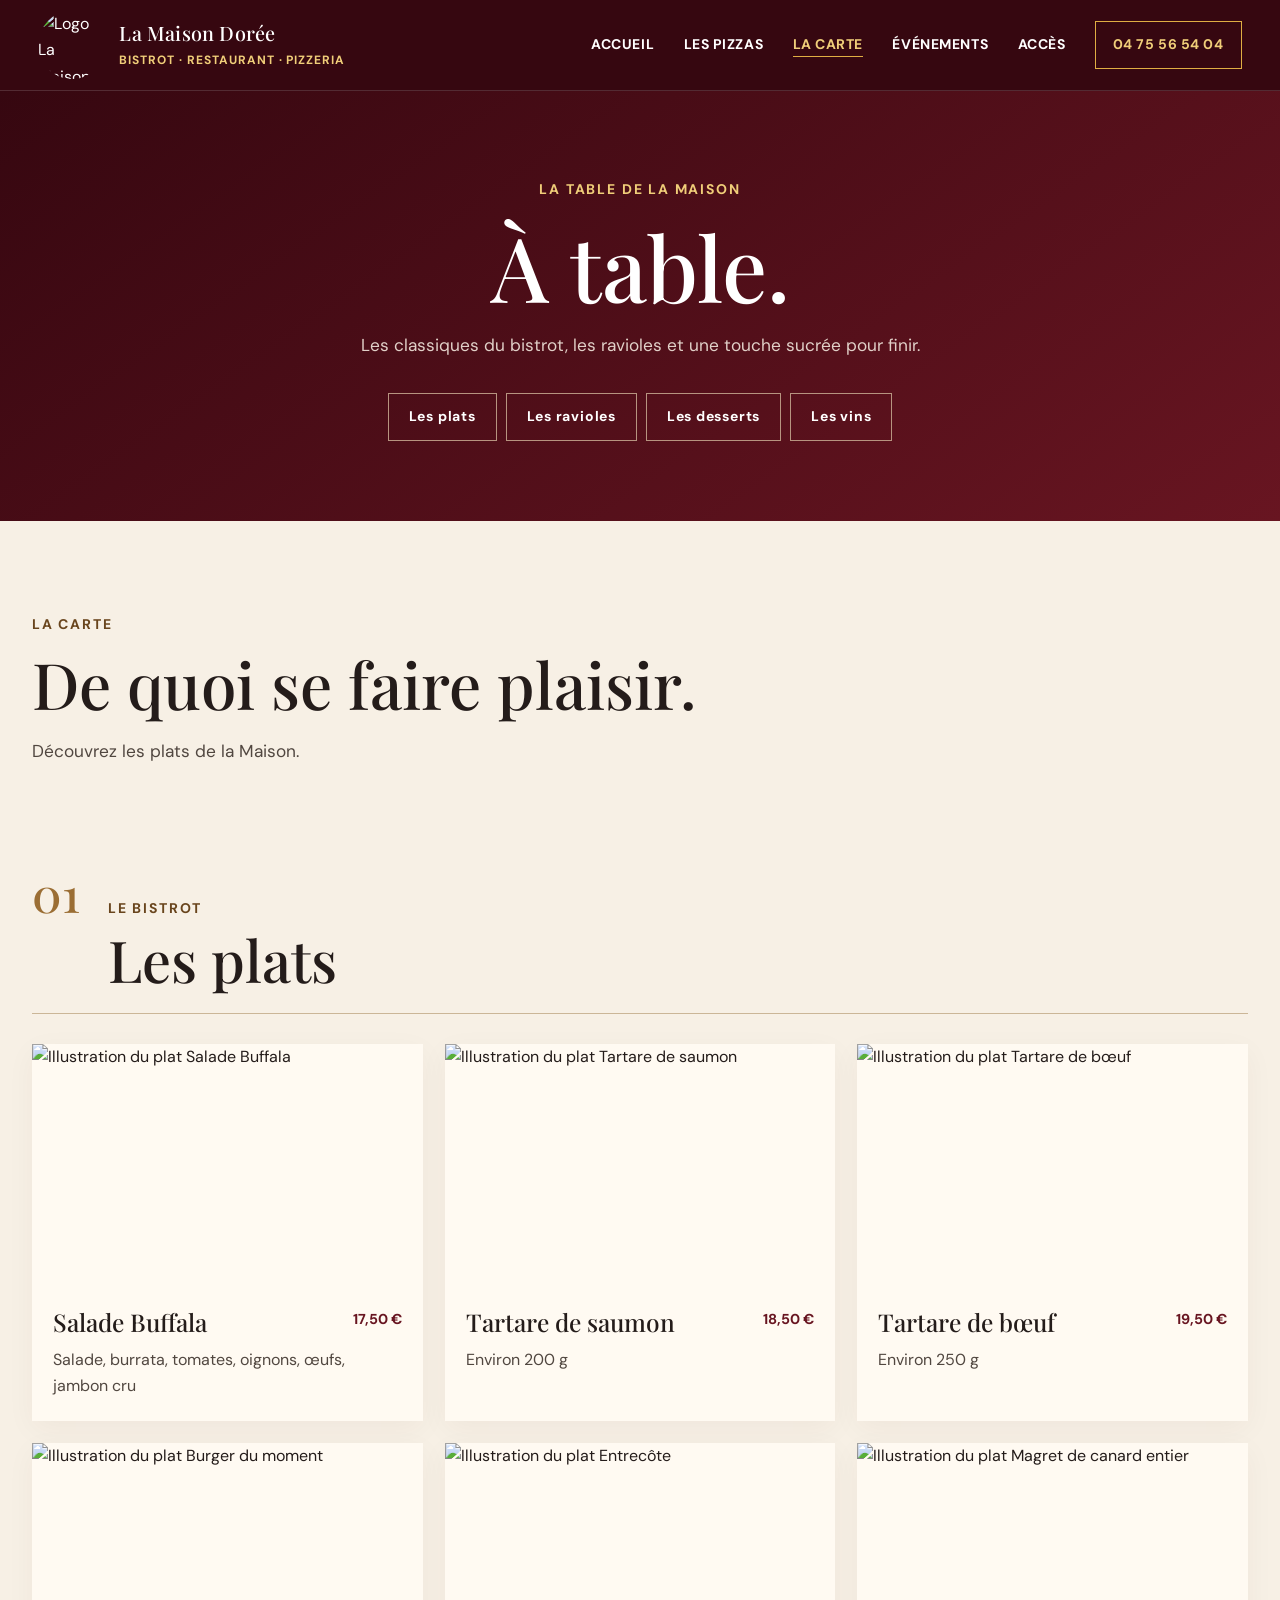
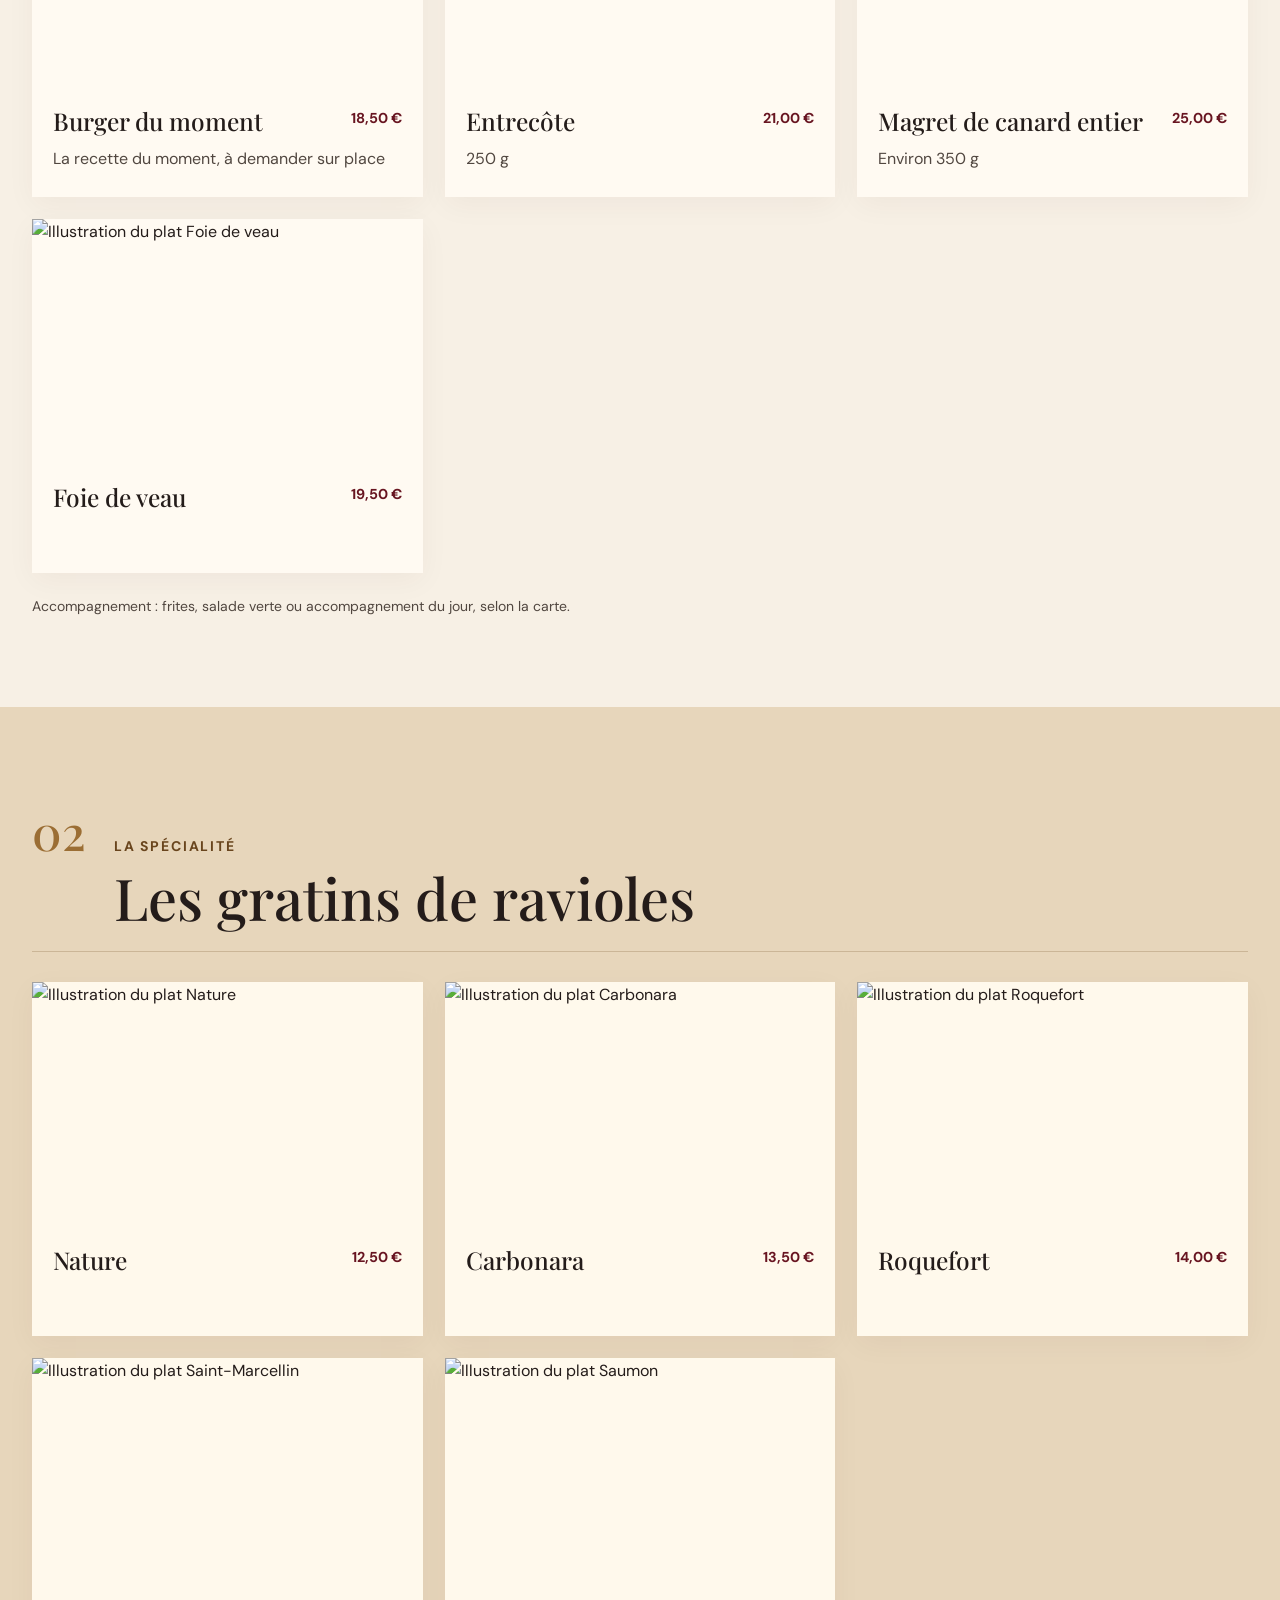
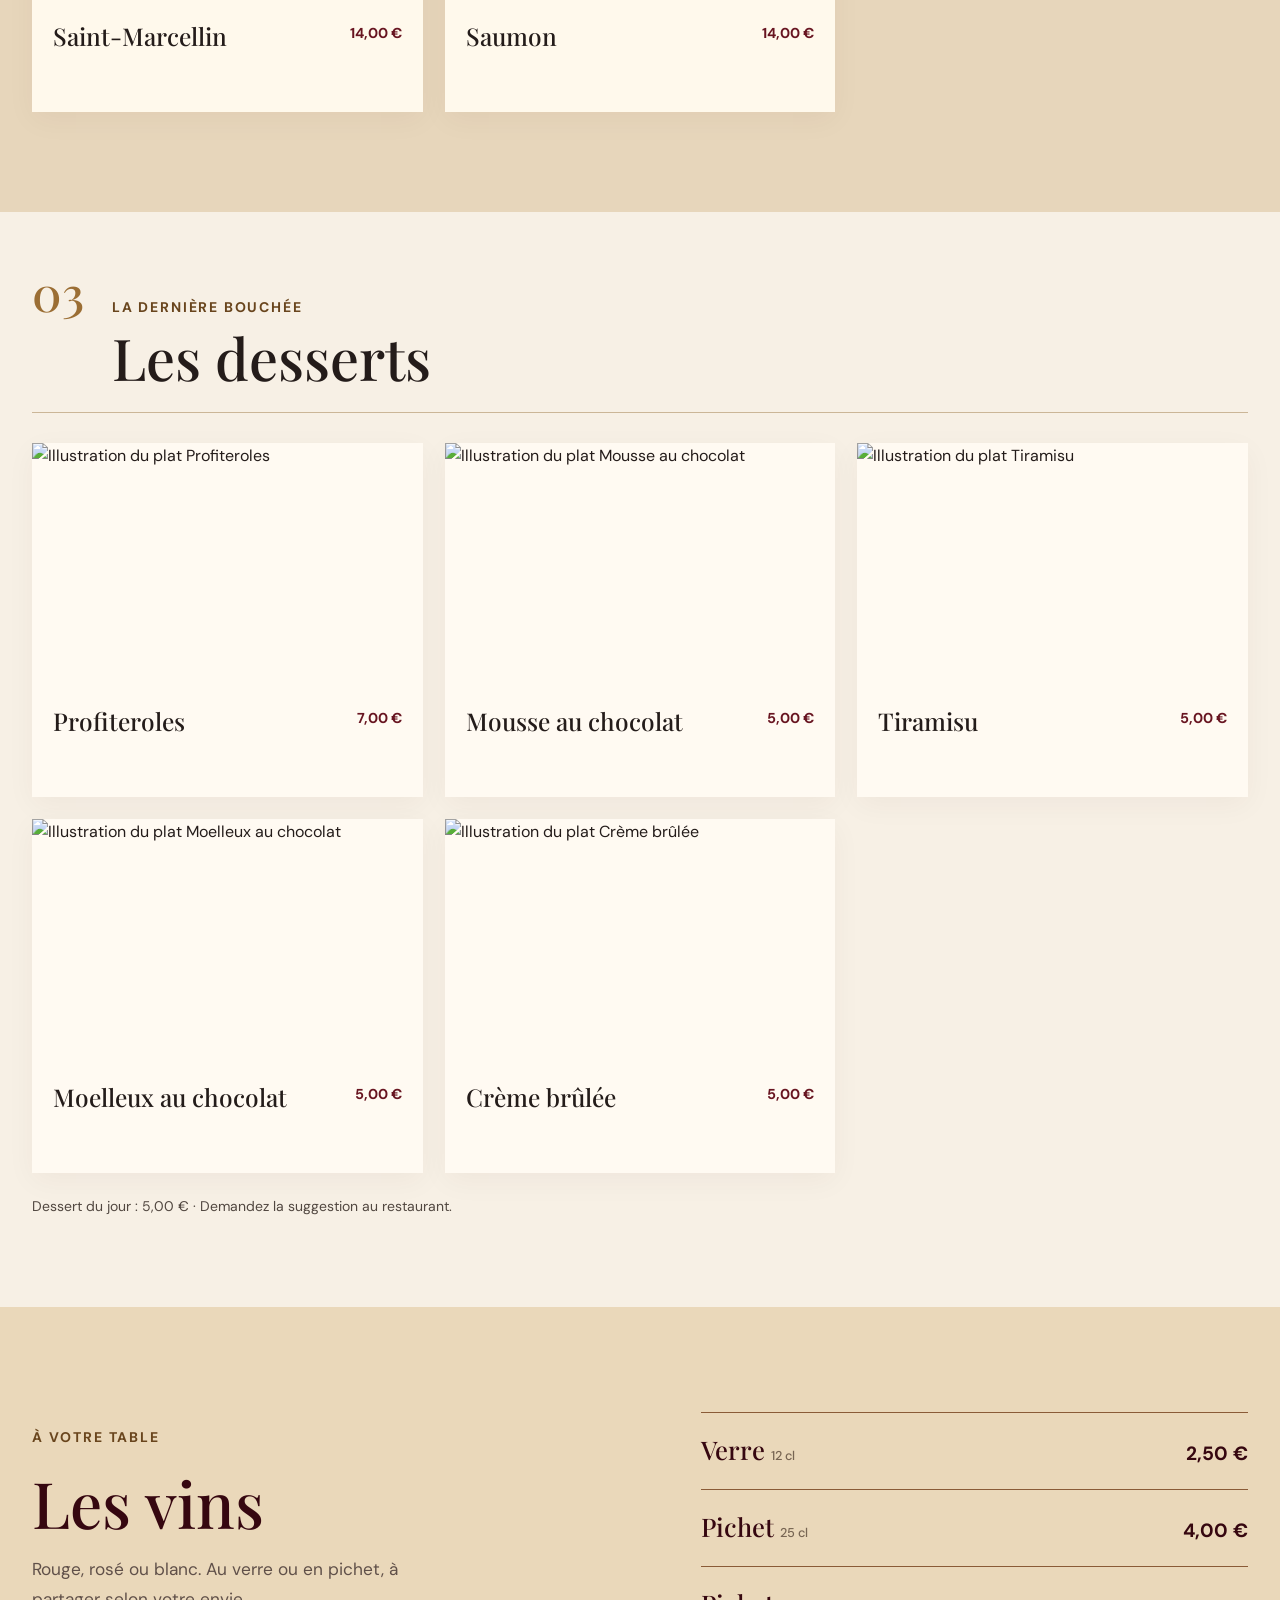
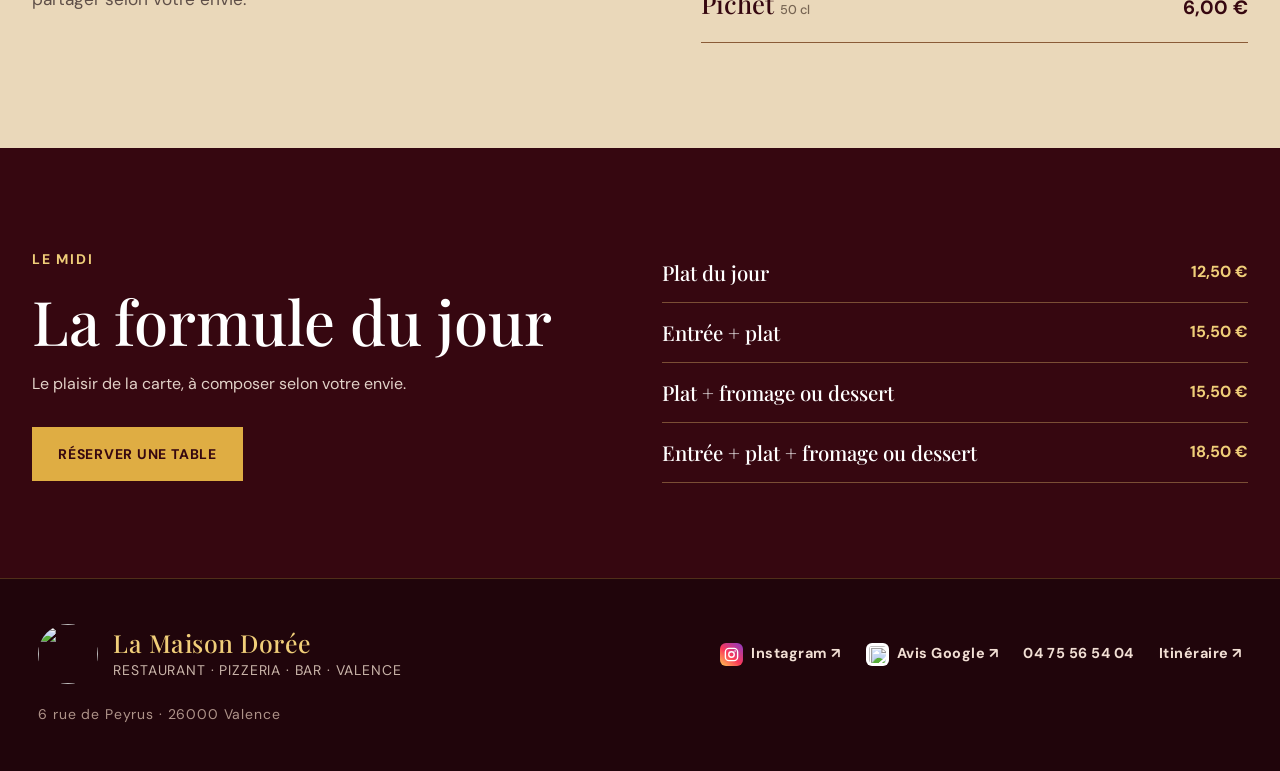
==== commit 606d571c: "Tête de veau : 3e jeudi du mois + lien fiche Google en pied de page Co-Authored-By: Claude Opus 5.5 " ====
--- a/carte.html
+++ b/carte.html
@@ -1 +1 @@
-<!doctype html><html lang="fr"><head><meta charset="utf-8"><meta name="viewport" content="width=device-width,initial-scale=1"><title>La carte du bistrot | La Maison Dorée Valence</title><meta name="description" content="Plats, gratins de ravioles, formule du jour et desserts à La Maison Dorée à Valence."><link rel="icon" href="assets/logo.jpg?v=13"><link rel="stylesheet" href="style.css?v=13"></head><body><header class="site-header"><a class="logo-link" href="index.html" aria-label="La Maison Dorée, accueil"><img src="assets/logo.jpg?v=13" alt="Logo La Maison Dorée" decoding="async" width="911" height="951"><span class="brand-text">La Maison Dorée<small>Bistrot · Restaurant · Pizzeria</small></span></a><button class="menu-toggle" type="button" aria-label="Ouvrir le menu" aria-controls="main-nav" aria-expanded="false"><span></span><span></span><span></span></button><nav class="nav" id="main-nav" aria-label="Navigation principale"><a href="index.html">Accueil</a><a href="pizzas.html">Les pizzas</a><a href="carte.html" aria-current="page">La carte</a><a href="evenements.html">Événements</a><a href="index.html#contact">Accès</a><a class="call" href="tel:+33475565404">04 75 56 54 04</a></nav></header><main><section class="page-hero carte-hero"><span class="kicker">La table de la Maison</span><h1>À table.</h1><p>Les classiques du bistrot, les ravioles et une touche sucrée pour finir.</p><div class="page-tabs"><a href="#plats">Les plats</a><a href="#ravioles">Les ravioles</a><a href="#desserts">Les desserts</a><a href="#vins">Les vins</a></div></section><div class="container food-intro"><span class="micro">La carte</span><h2>De quoi se faire plaisir.</h2><p>Découvrez les plats de la Maison.</p></div><section class="food-section container" id="plats"><div class="food-section-head"><span class="section-index">01</span><div><span class="micro">Le bistrot</span><h2>Les plats</h2></div></div><div class="dish-grid"><article class="dish-card"><img src="assets/plat-salade-buffalo.jpg?v=13" alt="Illustration du plat Salade Buffala" loading="lazy" decoding="async" width="1448" height="1086"><div class="dish-card-content"><div class="item-head"><h3>Salade Buffala</h3><span>17,50 €</span></div><p>Salade, burrata, tomates, oignons, œufs, jambon cru</p></div></article><article class="dish-card"><img src="assets/plat-tartare-saumon.jpg?v=13" alt="Illustration du plat Tartare de saumon" loading="lazy" decoding="async" width="1448" height="1086"><div class="dish-card-content"><div class="item-head"><h3>Tartare de saumon</h3><span>18,50 €</span></div><p>Environ 200 g</p></div></article><article class="dish-card"><img src="assets/plat-tartare-boeuf.jpg?v=13" alt="Illustration du plat Tartare de bœuf" loading="lazy" decoding="async" width="1448" height="1086"><div class="dish-card-content"><div class="item-head"><h3>Tartare de bœuf</h3><span>19,50 €</span></div><p>Environ 250 g</p></div></article><article class="dish-card"><img src="assets/plat-burger.jpg?v=13" alt="Illustration du plat Burger du moment" loading="lazy" decoding="async" width="1448" height="1086"><div class="dish-card-content"><div class="item-head"><h3>Burger du moment</h3><span>18,50 €</span></div><p>La recette du moment, à demander sur place</p></div></article><article class="dish-card"><img src="assets/plat-entrecote.jpg?v=13" alt="Illustration du plat Entrecôte" loading="lazy" decoding="async" width="1448" height="1086"><div class="dish-card-content"><div class="item-head"><h3>Entrecôte</h3><span>21,00 €</span></div><p>250 g</p></div></article><article class="dish-card"><img src="assets/plat-magret.jpg?v=13" alt="Illustration du plat Magret de canard entier" loading="lazy" decoding="async" width="1448" height="1086"><div class="dish-card-content"><div class="item-head"><h3>Magret de canard entier</h3><span>25,00 €</span></div><p>Environ 350 g</p></div></article><article class="dish-card"><img src="assets/plat-foie-veau.jpg?v=13" alt="Illustration du plat Foie de veau" loading="lazy" decoding="async" width="1448" height="1086"><div class="dish-card-content"><div class="item-head"><h3>Foie de veau</h3><span>19,50 €</span></div></div></article></div><p class="food-note">Accompagnement : frites, salade verte ou accompagnement du jour, selon la carte.</p></section><section class="food-section ravioles-section" id="ravioles"><div class="container"><div class="food-section-head"><span class="section-index">02</span><div><span class="micro">La spécialité</span><h2>Les gratins de ravioles</h2></div></div><div class="dish-grid"><article class="dish-card"><img src="assets/plat-ravioles-nature.jpg?v=13" alt="Illustration du plat Nature" loading="lazy" decoding="async" width="1448" height="1086"><div class="dish-card-content"><div class="item-head"><h3>Nature</h3><span>12,50 €</span></div></div></article><article class="dish-card"><img src="assets/plat-ravioles-carbonara.jpg?v=13" alt="Illustration du plat Carbonara" loading="lazy" decoding="async" width="1448" height="1086"><div class="dish-card-content"><div class="item-head"><h3>Carbonara</h3><span>13,50 €</span></div></div></article><article class="dish-card"><img src="assets/plat-ravioles-roquefort.jpg?v=13" alt="Illustration du plat Roquefort" loading="lazy" decoding="async" width="1448" height="1086"><div class="dish-card-content"><div class="item-head"><h3>Roquefort</h3><span>14,00 €</span></div></div></article><article class="dish-card"><img src="assets/plat-ravioles-saint-marcellin.jpg?v=13" alt="Illustration du plat Saint-Marcellin" loading="lazy" decoding="async" width="1448" height="1086"><div class="dish-card-content"><div class="item-head"><h3>Saint-Marcellin</h3><span>14,00 €</span></div></div></article><article class="dish-card"><img src="assets/plat-ravioles-saumon.jpg?v=13" alt="Illustration du plat Saumon" loading="lazy" decoding="async" width="1448" height="1086"><div class="dish-card-content"><div class="item-head"><h3>Saumon</h3><span>14,00 €</span></div></div></article></div></div></section><section class="food-section container" id="desserts"><div class="food-section-head"><span class="section-index">03</span><div><span class="micro">La dernière bouchée</span><h2>Les desserts</h2></div></div><div class="dish-grid"><article class="dish-card"><img src="assets/plat-profiteroles.jpg?v=13" alt="Illustration du plat Profiteroles" loading="lazy" decoding="async" width="1448" height="1086"><div class="dish-card-content"><div class="item-head"><h3>Profiteroles</h3><span>7,00 €</span></div></div></article><article class="dish-card"><img src="assets/plat-mousse-chocolat.jpg?v=13" alt="Illustration du plat Mousse au chocolat" loading="lazy" decoding="async" width="1448" height="1086"><div class="dish-card-content"><div class="item-head"><h3>Mousse au chocolat</h3><span>5,00 €</span></div></div></article><article class="dish-card"><img src="assets/plat-tiramisu.jpg?v=13" alt="Illustration du plat Tiramisu" loading="lazy" decoding="async" width="1448" height="1086"><div class="dish-card-content"><div class="item-head"><h3>Tiramisu</h3><span>5,00 €</span></div></div></article><article class="dish-card"><img src="assets/plat-moelleux-chocolat.jpg?v=13" alt="Illustration du plat Moelleux au chocolat" loading="lazy" decoding="async" width="1448" height="1086"><div class="dish-card-content"><div class="item-head"><h3>Moelleux au chocolat</h3><span>5,00 €</span></div></div></article><article class="dish-card"><img src="assets/plat-creme-brulee.jpg?v=13" alt="Illustration du plat Crème brûlée" loading="lazy" decoding="async" width="1448" height="1086"><div class="dish-card-content"><div class="item-head"><h3>Crème brûlée</h3><span>5,00 €</span></div></div></article></div><p class="food-note">Dessert du jour : 5,00 € · Demandez la suggestion au restaurant.</p></section><section class="wine-section" id="vins"><div class="container wine-grid"><div><span class="micro">À votre table</span><h2>Les vins</h2><p>Rouge, rosé ou blanc. Au verre ou en pichet, à partager selon votre envie.</p></div><div class="wine-prices"><div><span>Verre <small>12 cl</small></span><strong>2,50 €</strong></div><div><span>Pichet <small>25 cl</small></span><strong>4,00 €</strong></div><div><span>Pichet <small>50 cl</small></span><strong>6,00 €</strong></div></div></div></section><section class="formula-section"><div class="container formula-grid"><div><span class="micro">Le midi</span><h2>La formule du jour</h2><p>Le plaisir de la carte, à composer selon votre envie.</p><a class="btn" href="tel:+33475565404">Réserver une table</a></div><div class="formula-list"><div><span>Plat du jour</span><strong>12,50 €</strong></div><div><span>Entrée + plat</span><strong>15,50 €</strong></div><div><span>Plat + fromage ou dessert</span><strong>15,50 €</strong></div><div><span>Entrée + plat + fromage ou dessert</span><strong>18,50 €</strong></div></div></div></section></main><footer class="footer"><div class="footer-brand"><img src="assets/logo.jpg?v=13" alt="" decoding="async" width="911" height="951"><div><strong>La Maison Dorée</strong><span>Restaurant · Pizzeria · Bar · Valence</span></div></div><div class="footer-links"><a href="https://www.instagram.com/lamaisondoree_26/" target="_blank" rel="noopener noreferrer" aria-label="Instagram de La Maison Dorée, ouvre un nouvel onglet"><svg class="ig-icon" viewBox="0 0 24 24" aria-hidden="true" focusable="false"><rect x="2.2" y="2.2" width="19.6" height="19.6" rx="5.7" fill="none" stroke="currentColor" stroke-width="2.2"/><circle cx="12" cy="12" r="4.4" fill="none" stroke="currentColor" stroke-width="2.2"/><circle cx="17.8" cy="6.3" r="1.25" fill="currentColor"/></svg><span>Instagram ↗</span></a><a href="tel:+33475565404">04 75 56 54 04</a><a href="https://www.google.com/maps/dir/?api=1&destination=La+Maison+Dor%C3%A9e%2C+6+Rue+de+Peyrus%2C+26000+Valence" target="_blank" rel="noopener noreferrer">Itinéraire ↗</a></div><small>6 rue de Peyrus · 26000 Valence</small></footer><div class="mobile-actions"><a href="https://www.instagram.com/lamaisondoree_26/" target="_blank" rel="noopener noreferrer"><svg class="ig-icon" viewBox="0 0 24 24" aria-hidden="true" focusable="false"><rect x="2.2" y="2.2" width="19.6" height="19.6" rx="5.7" fill="none" stroke="currentColor" stroke-width="2.2"/><circle cx="12" cy="12" r="4.4" fill="none" stroke="currentColor" stroke-width="2.2"/><circle cx="17.8" cy="6.3" r="1.25" fill="currentColor"/></svg><span>Instagram</span></a><a href="tel:+33475565404">Appeler</a><a href="https://www.google.com/maps/dir/?api=1&destination=La+Maison+Dor%C3%A9e%2C+6+Rue+de+Peyrus%2C+26000+Valence" target="_blank" rel="noopener noreferrer">Itinéraire</a></div><dialog id="contact-dialog" class="contact-dialog" aria-labelledby="contact-title"><div class="contact-panel"><button class="contact-close" type="button" aria-label="Fermer">×</button><span class="micro">Réservation · Commande · Événement</span><h2 id="contact-title">On se parle ?</h2><p>Appelez la Maison Dorée pour réserver une table, commander ou organiser votre événement.</p><input id="contact-number" type="text" value="04 75 56 54 04" readonly aria-label="Numéro de téléphone de La Maison Dorée"><button class="btn contact-copy" type="button">Copier le numéro</button><a class="btn contact-dial" href="tel:+33475565404" data-direct-call>Appeler maintenant</a><p class="contact-feedback" aria-live="polite"></p></div></dialog><script src="site.js?v=13" defer></script></body></html>
+<!doctype html><html lang="fr"><head><meta charset="utf-8"><meta name="viewport" content="width=device-width,initial-scale=1"><title>La carte du bistrot | La Maison Dorée Valence</title><meta name="description" content="Plats, gratins de ravioles, formule du jour et desserts à La Maison Dorée à Valence."><link rel="icon" href="assets/logo.jpg?v=13"><link rel="stylesheet" href="style.css?v=20"></head><body><header class="site-header"><a class="logo-link" href="index.html" aria-label="La Maison Dorée, accueil"><img src="assets/logo.jpg?v=13" alt="Logo La Maison Dorée" decoding="async" width="911" height="951"><span class="brand-text">La Maison Dorée<small>Bistrot · Restaurant · Pizzeria</small></span></a><button class="menu-toggle" type="button" aria-label="Ouvrir le menu" aria-controls="main-nav" aria-expanded="false"><span></span><span></span><span></span></button><nav class="nav" id="main-nav" aria-label="Navigation principale"><a href="index.html">Accueil</a><a href="pizzas.html">Les pizzas</a><a href="carte.html" aria-current="page">La carte</a><a href="evenements.html">Événements</a><a href="index.html#contact">Accès</a><a class="call" href="tel:+33475565404">04 75 56 54 04</a></nav></header><main><section class="page-hero carte-hero"><span class="kicker">La table de la Maison</span><h1>À table.</h1><p>Les classiques du bistrot, les ravioles et une touche sucrée pour finir.</p><div class="page-tabs"><a href="#plats">Les plats</a><a href="#ravioles">Les ravioles</a><a href="#desserts">Les desserts</a><a href="#vins">Les vins</a></div></section><div class="container food-intro"><span class="micro">La carte</span><h2>De quoi se faire plaisir.</h2><p>Découvrez les plats de la Maison.</p></div><section class="food-section container" id="plats"><div class="food-section-head"><span class="section-index">01</span><div><span class="micro">Le bistrot</span><h2>Les plats</h2></div></div><div class="dish-grid"><article class="dish-card"><img src="assets/plat-salade-buffalo.jpg?v=13" alt="Illustration du plat Salade Buffala" loading="lazy" decoding="async" width="1448" height="1086"><div class="dish-card-content"><div class="item-head"><h3>Salade Buffala</h3><span>17,50 €</span></div><p>Salade, burrata, tomates, oignons, œufs, jambon cru</p></div></article><article class="dish-card"><img src="assets/plat-tartare-saumon.jpg?v=13" alt="Illustration du plat Tartare de saumon" loading="lazy" decoding="async" width="1448" height="1086"><div class="dish-card-content"><div class="item-head"><h3>Tartare de saumon</h3><span>18,50 €</span></div><p>Environ 200 g</p></div></article><article class="dish-card"><img src="assets/plat-tartare-boeuf.jpg?v=13" alt="Illustration du plat Tartare de bœuf" loading="lazy" decoding="async" width="1448" height="1086"><div class="dish-card-content"><div class="item-head"><h3>Tartare de bœuf</h3><span>19,50 €</span></div><p>Environ 250 g</p></div></article><article class="dish-card"><img src="assets/plat-burger.jpg?v=13" alt="Illustration du plat Burger du moment" loading="lazy" decoding="async" width="1448" height="1086"><div class="dish-card-content"><div class="item-head"><h3>Burger du moment</h3><span>18,50 €</span></div><p>La recette du moment, à demander sur place</p></div></article><article class="dish-card"><img src="assets/plat-entrecote.jpg?v=13" alt="Illustration du plat Entrecôte" loading="lazy" decoding="async" width="1448" height="1086"><div class="dish-card-content"><div class="item-head"><h3>Entrecôte</h3><span>21,00 €</span></div><p>250 g</p></div></article><article class="dish-card"><img src="assets/plat-magret.jpg?v=13" alt="Illustration du plat Magret de canard entier" loading="lazy" decoding="async" width="1448" height="1086"><div class="dish-card-content"><div class="item-head"><h3>Magret de canard entier</h3><span>25,00 €</span></div><p>Environ 350 g</p></div></article><article class="dish-card"><img src="assets/plat-foie-veau.jpg?v=13" alt="Illustration du plat Foie de veau" loading="lazy" decoding="async" width="1448" height="1086"><div class="dish-card-content"><div class="item-head"><h3>Foie de veau</h3><span>19,50 €</span></div></div></article></div><p class="food-note">Accompagnement : frites, salade verte ou accompagnement du jour, selon la carte.</p></section><section class="food-section ravioles-section" id="ravioles"><div class="container"><div class="food-section-head"><span class="section-index">02</span><div><span class="micro">La spécialité</span><h2>Les gratins de ravioles</h2></div></div><div class="dish-grid"><article class="dish-card"><img src="assets/plat-ravioles-nature.jpg?v=13" alt="Illustration du plat Nature" loading="lazy" decoding="async" width="1448" height="1086"><div class="dish-card-content"><div class="item-head"><h3>Nature</h3><span>12,50 €</span></div></div></article><article class="dish-card"><img src="assets/plat-ravioles-carbonara.jpg?v=13" alt="Illustration du plat Carbonara" loading="lazy" decoding="async" width="1448" height="1086"><div class="dish-card-content"><div class="item-head"><h3>Carbonara</h3><span>13,50 €</span></div></div></article><article class="dish-card"><img src="assets/plat-ravioles-roquefort.jpg?v=13" alt="Illustration du plat Roquefort" loading="lazy" decoding="async" width="1448" height="1086"><div class="dish-card-content"><div class="item-head"><h3>Roquefort</h3><span>14,00 €</span></div></div></article><article class="dish-card"><img src="assets/plat-ravioles-saint-marcellin.jpg?v=13" alt="Illustration du plat Saint-Marcellin" loading="lazy" decoding="async" width="1448" height="1086"><div class="dish-card-content"><div class="item-head"><h3>Saint-Marcellin</h3><span>14,00 €</span></div></div></article><article class="dish-card"><img src="assets/plat-ravioles-saumon.jpg?v=13" alt="Illustration du plat Saumon" loading="lazy" decoding="async" width="1448" height="1086"><div class="dish-card-content"><div class="item-head"><h3>Saumon</h3><span>14,00 €</span></div></div></article></div></div></section><section class="food-section container" id="desserts"><div class="food-section-head"><span class="section-index">03</span><div><span class="micro">La dernière bouchée</span><h2>Les desserts</h2></div></div><div class="dish-grid"><article class="dish-card"><img src="assets/plat-profiteroles.jpg?v=13" alt="Illustration du plat Profiteroles" loading="lazy" decoding="async" width="1448" height="1086"><div class="dish-card-content"><div class="item-head"><h3>Profiteroles</h3><span>7,00 €</span></div></div></article><article class="dish-card"><img src="assets/plat-mousse-chocolat.jpg?v=13" alt="Illustration du plat Mousse au chocolat" loading="lazy" decoding="async" width="1448" height="1086"><div class="dish-card-content"><div class="item-head"><h3>Mousse au chocolat</h3><span>5,00 €</span></div></div></article><article class="dish-card"><img src="assets/plat-tiramisu.jpg?v=13" alt="Illustration du plat Tiramisu" loading="lazy" decoding="async" width="1448" height="1086"><div class="dish-card-content"><div class="item-head"><h3>Tiramisu</h3><span>5,00 €</span></div></div></article><article class="dish-card"><img src="assets/plat-moelleux-chocolat.jpg?v=13" alt="Illustration du plat Moelleux au chocolat" loading="lazy" decoding="async" width="1448" height="1086"><div class="dish-card-content"><div class="item-head"><h3>Moelleux au chocolat</h3><span>5,00 €</span></div></div></article><article class="dish-card"><img src="assets/plat-creme-brulee.jpg?v=13" alt="Illustration du plat Crème brûlée" loading="lazy" decoding="async" width="1448" height="1086"><div class="dish-card-content"><div class="item-head"><h3>Crème brûlée</h3><span>5,00 €</span></div></div></article></div><p class="food-note">Dessert du jour : 5,00 € · Demandez la suggestion au restaurant.</p></section><section class="wine-section" id="vins"><div class="container wine-grid"><div><span class="micro">À votre table</span><h2>Les vins</h2><p>Rouge, rosé ou blanc. Au verre ou en pichet, à partager selon votre envie.</p></div><div class="wine-prices"><div><span>Verre <small>12 cl</small></span><strong>2,50 €</strong></div><div><span>Pichet <small>25 cl</small></span><strong>4,00 €</strong></div><div><span>Pichet <small>50 cl</small></span><strong>6,00 €</strong></div></div></div></section><section class="formula-section"><div class="container formula-grid"><div><span class="micro">Le midi</span><h2>La formule du jour</h2><p>Le plaisir de la carte, à composer selon votre envie.</p><a class="btn" href="tel:+33475565404">Réserver une table</a></div><div class="formula-list"><div><span>Plat du jour</span><strong>12,50 €</strong></div><div><span>Entrée + plat</span><strong>15,50 €</strong></div><div><span>Plat + fromage ou dessert</span><strong>15,50 €</strong></div><div><span>Entrée + plat + fromage ou dessert</span><strong>18,50 €</strong></div></div></div></section></main><footer class="footer"><div class="footer-brand"><img src="assets/logo.jpg?v=13" alt="" decoding="async" width="911" height="951"><div><strong>La Maison Dorée</strong><span>Restaurant · Pizzeria · Bar · Valence</span></div></div><div class="footer-links"><a href="https://www.instagram.com/lamaisondoree_26/" target="_blank" rel="noopener noreferrer" aria-label="Instagram de La Maison Dorée, ouvre un nouvel onglet"><svg class="ig-icon" viewBox="0 0 24 24" aria-hidden="true" focusable="false"><rect x="2.2" y="2.2" width="19.6" height="19.6" rx="5.7" fill="none" stroke="currentColor" stroke-width="2.2"/><circle cx="12" cy="12" r="4.4" fill="none" stroke="currentColor" stroke-width="2.2"/><circle cx="17.8" cy="6.3" r="1.25" fill="currentColor"/></svg><span>Instagram ↗</span></a><a href="https://www.google.com/search?q=La+Maison+Dor%C3%A9e+-+Valence+Avis&amp;hl=fr" target="_blank" rel="noopener noreferrer" aria-label="Fiche Google et avis de La Maison Dorée, ouvre un nouvel onglet"><img class="g-icon" src="https://www.gstatic.com/images/branding/product/2x/googleg_48dp.png" onerror="this.onerror=null;this.src='https://www.google.com/favicon.ico'" alt="" width="23" height="23" decoding="async"><span>Avis Google ↗</span></a><a href="tel:+33475565404">04 75 56 54 04</a><a href="https://www.google.com/maps/dir/?api=1&destination=La+Maison+Dor%C3%A9e%2C+6+Rue+de+Peyrus%2C+26000+Valence" target="_blank" rel="noopener noreferrer">Itinéraire ↗</a></div><small>6 rue de Peyrus · 26000 Valence</small></footer><div class="mobile-actions"><a href="https://www.instagram.com/lamaisondoree_26/" target="_blank" rel="noopener noreferrer"><svg class="ig-icon" viewBox="0 0 24 24" aria-hidden="true" focusable="false"><rect x="2.2" y="2.2" width="19.6" height="19.6" rx="5.7" fill="none" stroke="currentColor" stroke-width="2.2"/><circle cx="12" cy="12" r="4.4" fill="none" stroke="currentColor" stroke-width="2.2"/><circle cx="17.8" cy="6.3" r="1.25" fill="currentColor"/></svg><span>Instagram</span></a><a href="tel:+33475565404">Appeler</a><a href="https://www.google.com/maps/dir/?api=1&destination=La+Maison+Dor%C3%A9e%2C+6+Rue+de+Peyrus%2C+26000+Valence" target="_blank" rel="noopener noreferrer">Itinéraire</a></div><dialog id="contact-dialog" class="contact-dialog" aria-labelledby="contact-title"><div class="contact-panel"><button class="contact-close" type="button" aria-label="Fermer">×</button><span class="micro">Réservation · Commande · Événement</span><h2 id="contact-title">On se parle ?</h2><p>Appelez la Maison Dorée pour réserver une table, commander ou organiser votre événement.</p><input id="contact-number" type="text" value="04 75 56 54 04" readonly aria-label="Numéro de téléphone de La Maison Dorée"><button class="btn contact-copy" type="button">Copier le numéro</button><a class="btn contact-dial" href="tel:+33475565404" data-direct-call>Appeler maintenant</a><p class="contact-feedback" aria-live="polite"></p></div></dialog><script src="site.js?v=13" defer></script></body></html>
--- a/style.css
+++ b/style.css
@@ -132,3 +132,5 @@
 .reel-container .reel-embed iframe{position:absolute;left:0;top:-72px;display:block;width:100%!important;height:calc(100% + 150px)!important;margin:0!important;border:0!important}
 .reel-external{display:inline-block;margin-top:13px;color:#f0ce79;text-underline-offset:4px;font-size:.9rem}
 @media(max-width:650px){.reel-container .reel-embed{height:auto;aspect-ratio:9/16}}
+
+.footer-links a:has(.g-icon){display:inline-flex;align-items:center;gap:8px}.g-icon{width:23px;height:23px;flex:0 0 23px;background:#fff;padding:3px;border-radius:6px;object-fit:contain}
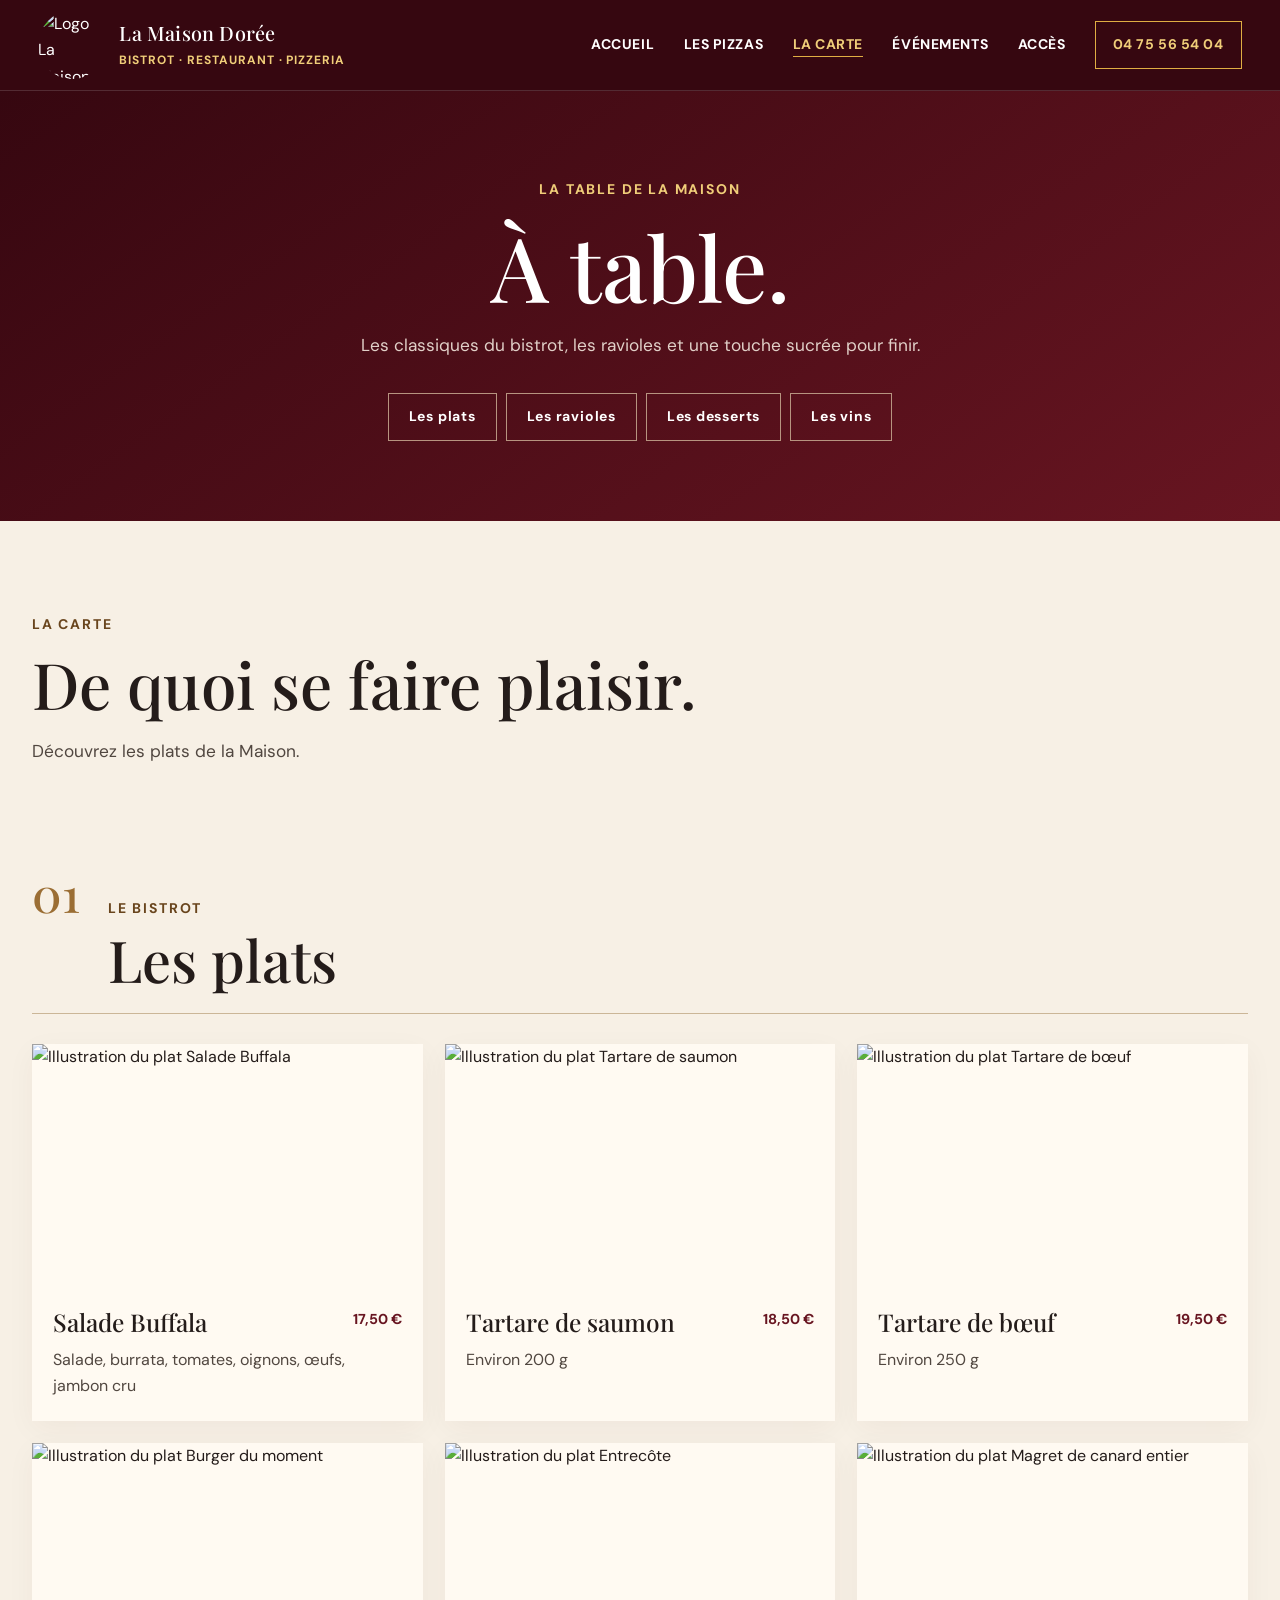
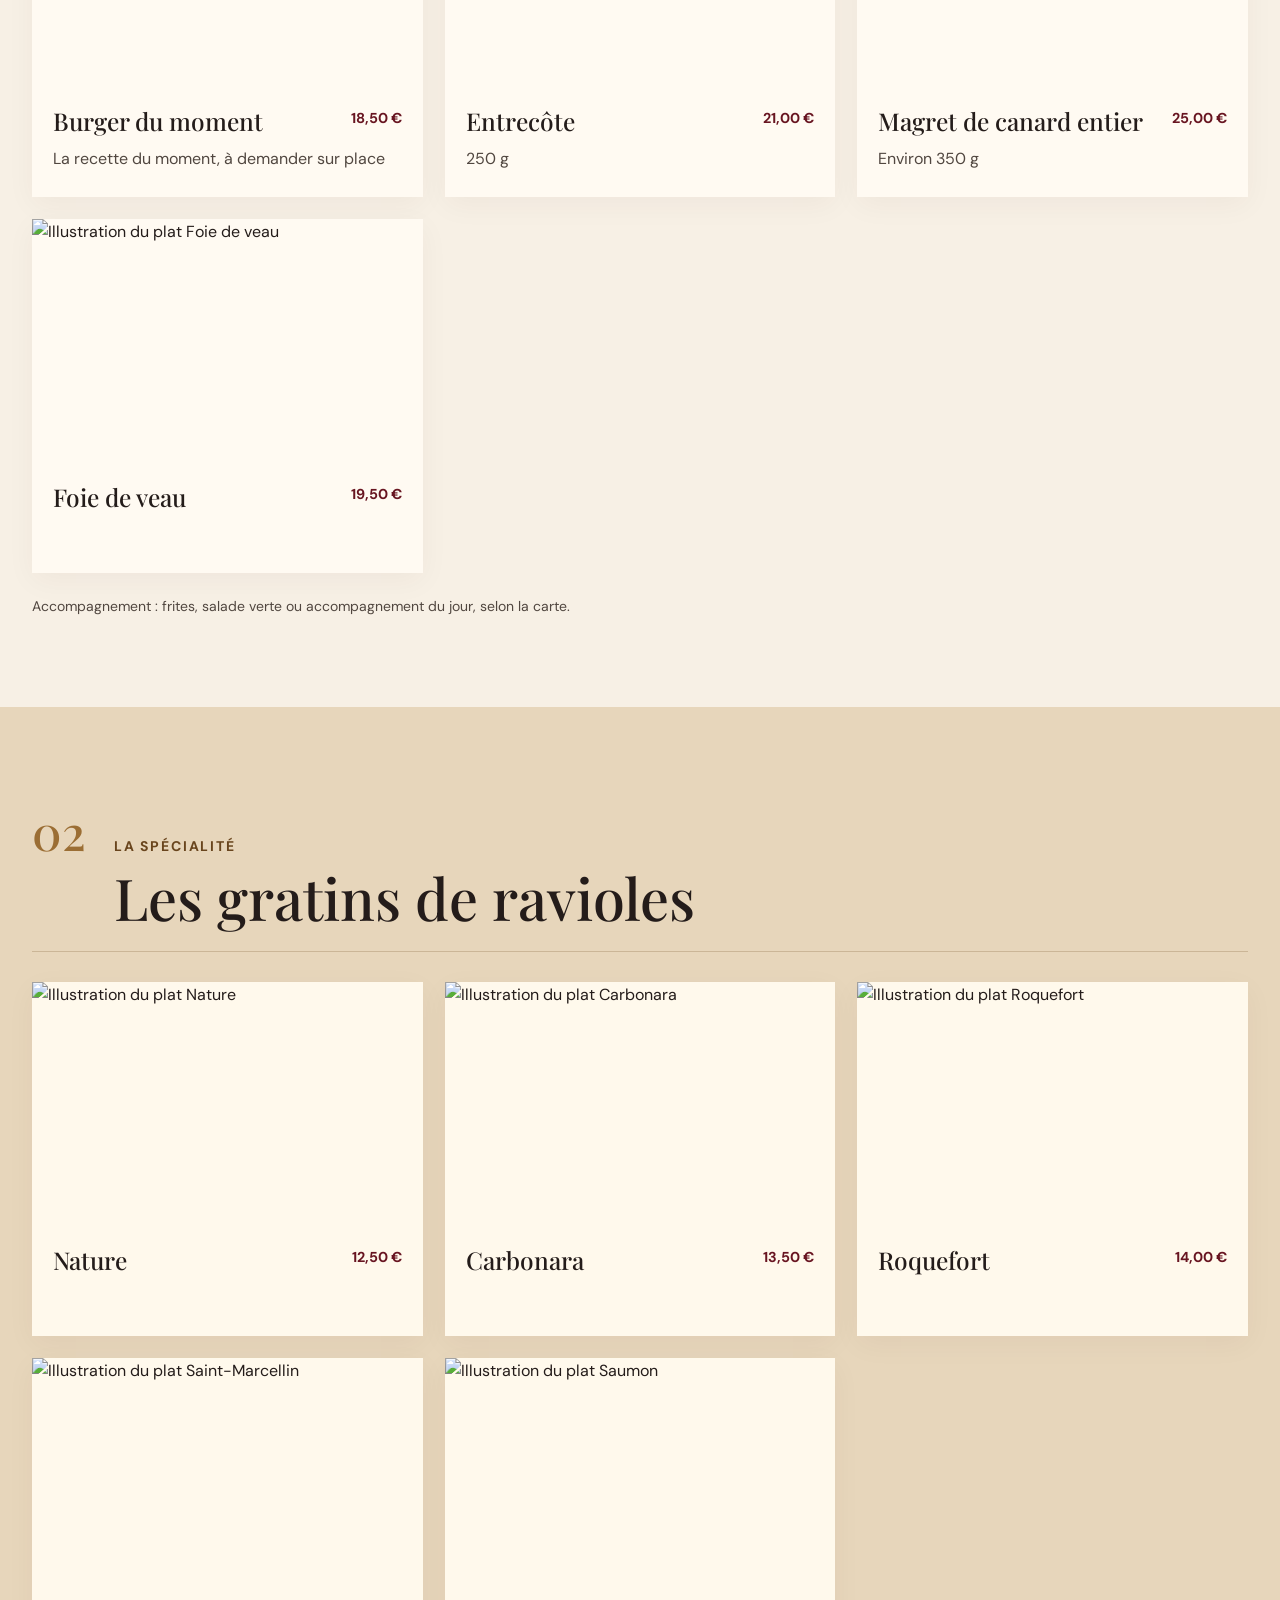
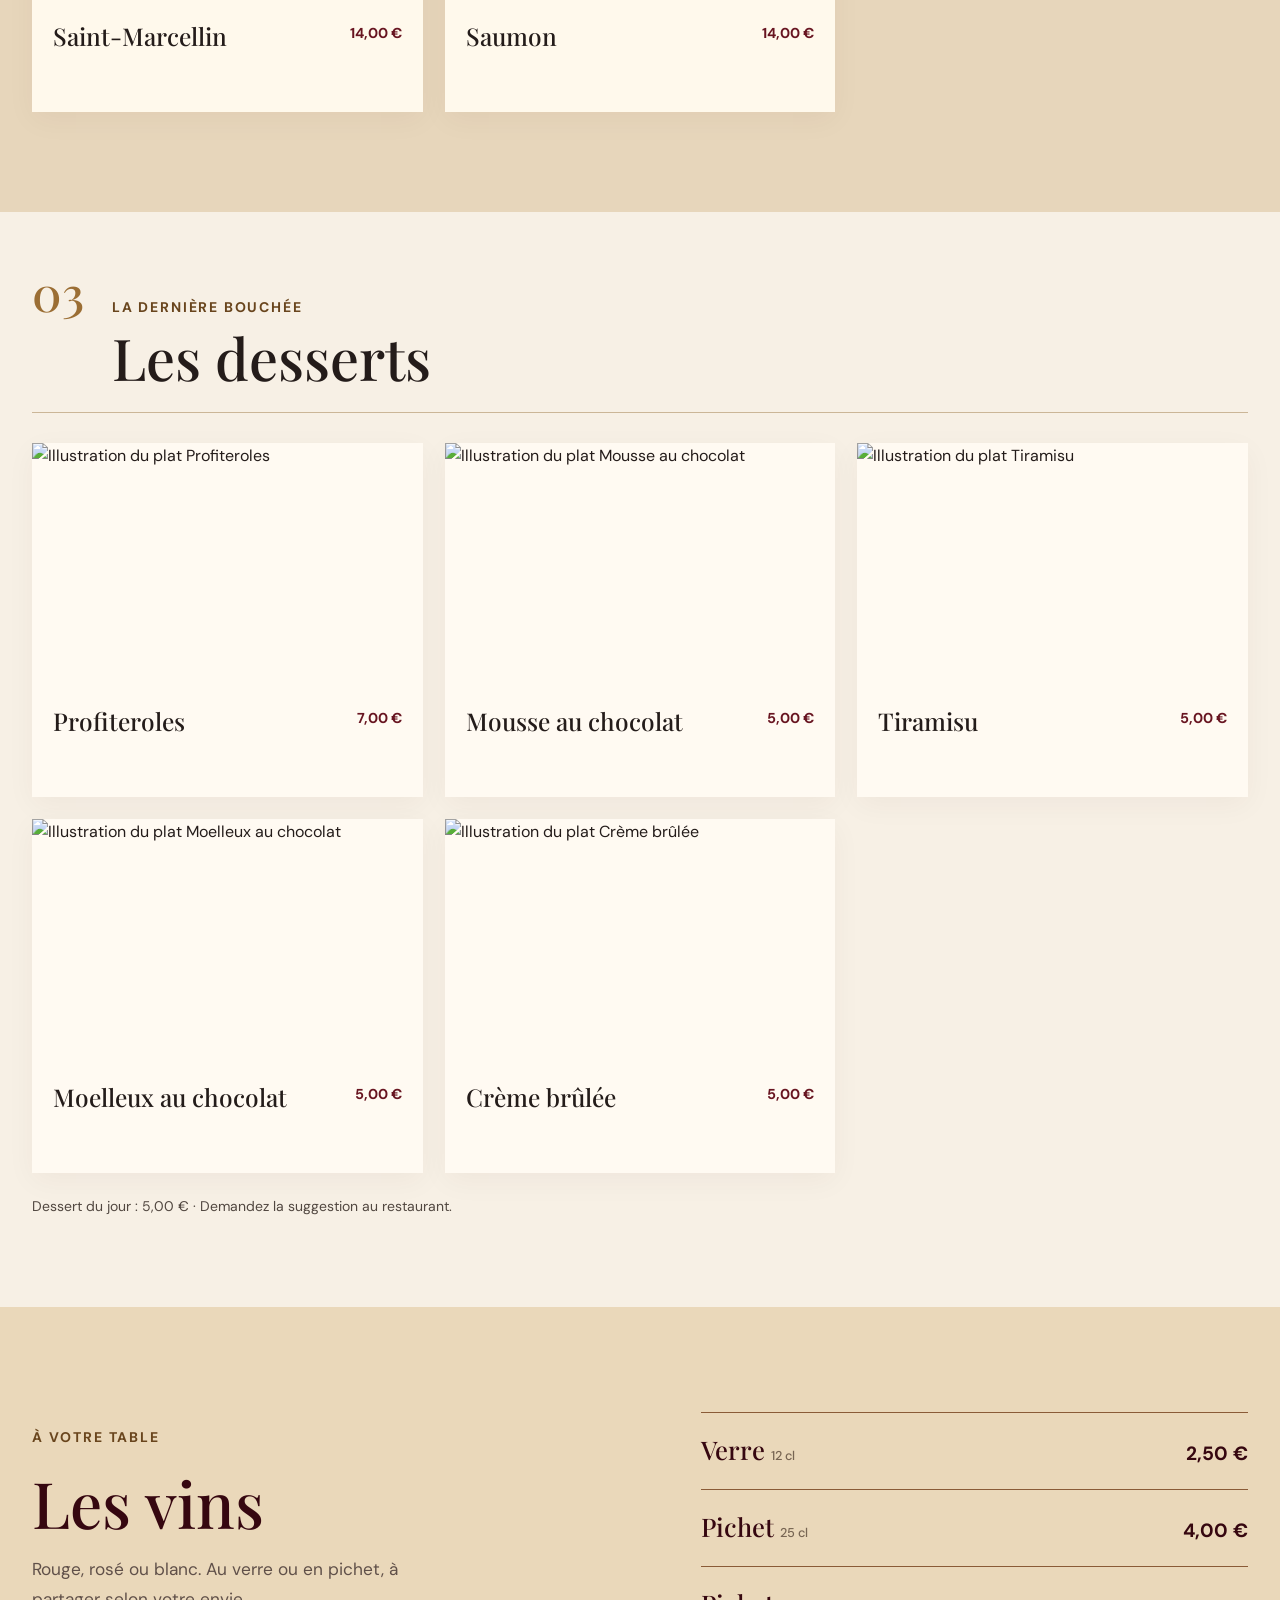
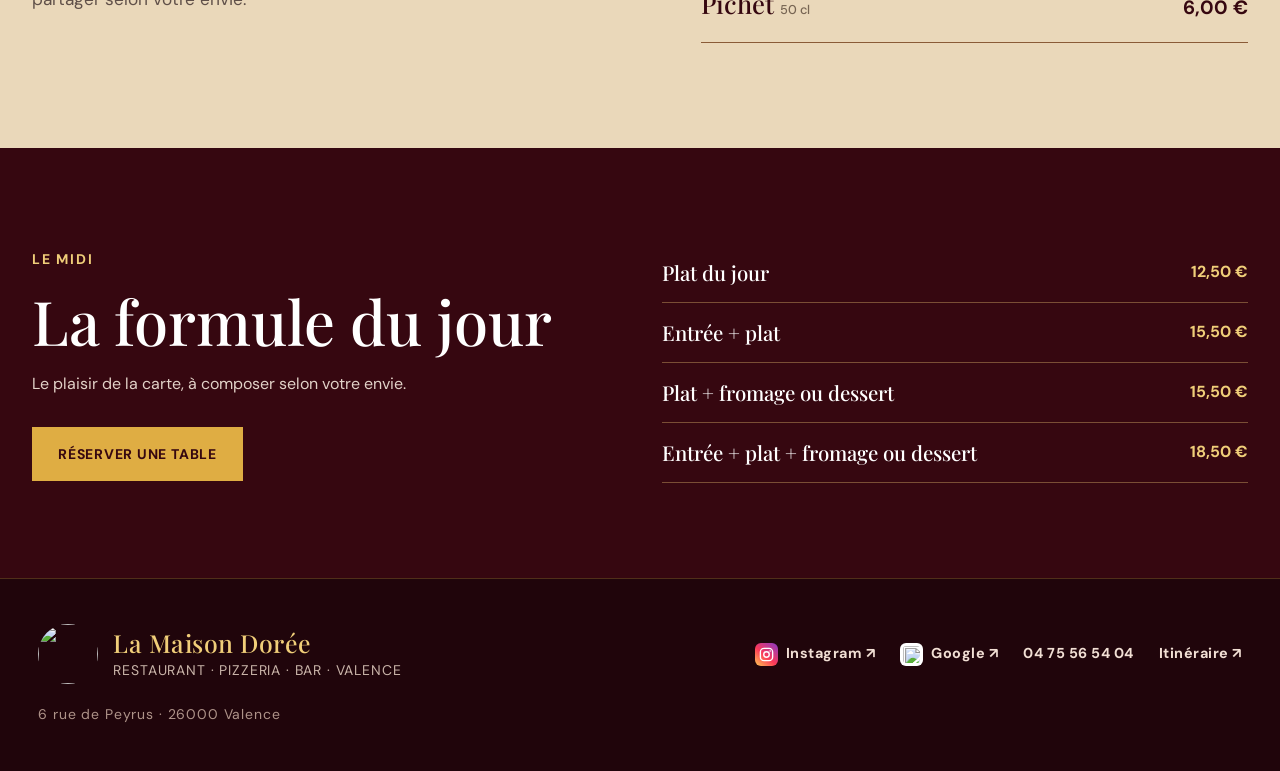
==== commit dd735461: "Lien pied de page vers la fiche Google (et non plus les avis) Co-Authored-By: Claude Opus 5.5 <norep" ====
--- a/carte.html
+++ b/carte.html
@@ -1 +1 @@
-<!doctype html><html lang="fr"><head><meta charset="utf-8"><meta name="viewport" content="width=device-width,initial-scale=1"><title>La carte du bistrot | La Maison Dorée Valence</title><meta name="description" content="Plats, gratins de ravioles, formule du jour et desserts à La Maison Dorée à Valence."><link rel="icon" href="assets/logo.jpg?v=13"><link rel="stylesheet" href="style.css?v=20"></head><body><header class="site-header"><a class="logo-link" href="index.html" aria-label="La Maison Dorée, accueil"><img src="assets/logo.jpg?v=13" alt="Logo La Maison Dorée" decoding="async" width="911" height="951"><span class="brand-text">La Maison Dorée<small>Bistrot · Restaurant · Pizzeria</small></span></a><button class="menu-toggle" type="button" aria-label="Ouvrir le menu" aria-controls="main-nav" aria-expanded="false"><span></span><span></span><span></span></button><nav class="nav" id="main-nav" aria-label="Navigation principale"><a href="index.html">Accueil</a><a href="pizzas.html">Les pizzas</a><a href="carte.html" aria-current="page">La carte</a><a href="evenements.html">Événements</a><a href="index.html#contact">Accès</a><a class="call" href="tel:+33475565404">04 75 56 54 04</a></nav></header><main><section class="page-hero carte-hero"><span class="kicker">La table de la Maison</span><h1>À table.</h1><p>Les classiques du bistrot, les ravioles et une touche sucrée pour finir.</p><div class="page-tabs"><a href="#plats">Les plats</a><a href="#ravioles">Les ravioles</a><a href="#desserts">Les desserts</a><a href="#vins">Les vins</a></div></section><div class="container food-intro"><span class="micro">La carte</span><h2>De quoi se faire plaisir.</h2><p>Découvrez les plats de la Maison.</p></div><section class="food-section container" id="plats"><div class="food-section-head"><span class="section-index">01</span><div><span class="micro">Le bistrot</span><h2>Les plats</h2></div></div><div class="dish-grid"><article class="dish-card"><img src="assets/plat-salade-buffalo.jpg?v=13" alt="Illustration du plat Salade Buffala" loading="lazy" decoding="async" width="1448" height="1086"><div class="dish-card-content"><div class="item-head"><h3>Salade Buffala</h3><span>17,50 €</span></div><p>Salade, burrata, tomates, oignons, œufs, jambon cru</p></div></article><article class="dish-card"><img src="assets/plat-tartare-saumon.jpg?v=13" alt="Illustration du plat Tartare de saumon" loading="lazy" decoding="async" width="1448" height="1086"><div class="dish-card-content"><div class="item-head"><h3>Tartare de saumon</h3><span>18,50 €</span></div><p>Environ 200 g</p></div></article><article class="dish-card"><img src="assets/plat-tartare-boeuf.jpg?v=13" alt="Illustration du plat Tartare de bœuf" loading="lazy" decoding="async" width="1448" height="1086"><div class="dish-card-content"><div class="item-head"><h3>Tartare de bœuf</h3><span>19,50 €</span></div><p>Environ 250 g</p></div></article><article class="dish-card"><img src="assets/plat-burger.jpg?v=13" alt="Illustration du plat Burger du moment" loading="lazy" decoding="async" width="1448" height="1086"><div class="dish-card-content"><div class="item-head"><h3>Burger du moment</h3><span>18,50 €</span></div><p>La recette du moment, à demander sur place</p></div></article><article class="dish-card"><img src="assets/plat-entrecote.jpg?v=13" alt="Illustration du plat Entrecôte" loading="lazy" decoding="async" width="1448" height="1086"><div class="dish-card-content"><div class="item-head"><h3>Entrecôte</h3><span>21,00 €</span></div><p>250 g</p></div></article><article class="dish-card"><img src="assets/plat-magret.jpg?v=13" alt="Illustration du plat Magret de canard entier" loading="lazy" decoding="async" width="1448" height="1086"><div class="dish-card-content"><div class="item-head"><h3>Magret de canard entier</h3><span>25,00 €</span></div><p>Environ 350 g</p></div></article><article class="dish-card"><img src="assets/plat-foie-veau.jpg?v=13" alt="Illustration du plat Foie de veau" loading="lazy" decoding="async" width="1448" height="1086"><div class="dish-card-content"><div class="item-head"><h3>Foie de veau</h3><span>19,50 €</span></div></div></article></div><p class="food-note">Accompagnement : frites, salade verte ou accompagnement du jour, selon la carte.</p></section><section class="food-section ravioles-section" id="ravioles"><div class="container"><div class="food-section-head"><span class="section-index">02</span><div><span class="micro">La spécialité</span><h2>Les gratins de ravioles</h2></div></div><div class="dish-grid"><article class="dish-card"><img src="assets/plat-ravioles-nature.jpg?v=13" alt="Illustration du plat Nature" loading="lazy" decoding="async" width="1448" height="1086"><div class="dish-card-content"><div class="item-head"><h3>Nature</h3><span>12,50 €</span></div></div></article><article class="dish-card"><img src="assets/plat-ravioles-carbonara.jpg?v=13" alt="Illustration du plat Carbonara" loading="lazy" decoding="async" width="1448" height="1086"><div class="dish-card-content"><div class="item-head"><h3>Carbonara</h3><span>13,50 €</span></div></div></article><article class="dish-card"><img src="assets/plat-ravioles-roquefort.jpg?v=13" alt="Illustration du plat Roquefort" loading="lazy" decoding="async" width="1448" height="1086"><div class="dish-card-content"><div class="item-head"><h3>Roquefort</h3><span>14,00 €</span></div></div></article><article class="dish-card"><img src="assets/plat-ravioles-saint-marcellin.jpg?v=13" alt="Illustration du plat Saint-Marcellin" loading="lazy" decoding="async" width="1448" height="1086"><div class="dish-card-content"><div class="item-head"><h3>Saint-Marcellin</h3><span>14,00 €</span></div></div></article><article class="dish-card"><img src="assets/plat-ravioles-saumon.jpg?v=13" alt="Illustration du plat Saumon" loading="lazy" decoding="async" width="1448" height="1086"><div class="dish-card-content"><div class="item-head"><h3>Saumon</h3><span>14,00 €</span></div></div></article></div></div></section><section class="food-section container" id="desserts"><div class="food-section-head"><span class="section-index">03</span><div><span class="micro">La dernière bouchée</span><h2>Les desserts</h2></div></div><div class="dish-grid"><article class="dish-card"><img src="assets/plat-profiteroles.jpg?v=13" alt="Illustration du plat Profiteroles" loading="lazy" decoding="async" width="1448" height="1086"><div class="dish-card-content"><div class="item-head"><h3>Profiteroles</h3><span>7,00 €</span></div></div></article><article class="dish-card"><img src="assets/plat-mousse-chocolat.jpg?v=13" alt="Illustration du plat Mousse au chocolat" loading="lazy" decoding="async" width="1448" height="1086"><div class="dish-card-content"><div class="item-head"><h3>Mousse au chocolat</h3><span>5,00 €</span></div></div></article><article class="dish-card"><img src="assets/plat-tiramisu.jpg?v=13" alt="Illustration du plat Tiramisu" loading="lazy" decoding="async" width="1448" height="1086"><div class="dish-card-content"><div class="item-head"><h3>Tiramisu</h3><span>5,00 €</span></div></div></article><article class="dish-card"><img src="assets/plat-moelleux-chocolat.jpg?v=13" alt="Illustration du plat Moelleux au chocolat" loading="lazy" decoding="async" width="1448" height="1086"><div class="dish-card-content"><div class="item-head"><h3>Moelleux au chocolat</h3><span>5,00 €</span></div></div></article><article class="dish-card"><img src="assets/plat-creme-brulee.jpg?v=13" alt="Illustration du plat Crème brûlée" loading="lazy" decoding="async" width="1448" height="1086"><div class="dish-card-content"><div class="item-head"><h3>Crème brûlée</h3><span>5,00 €</span></div></div></article></div><p class="food-note">Dessert du jour : 5,00 € · Demandez la suggestion au restaurant.</p></section><section class="wine-section" id="vins"><div class="container wine-grid"><div><span class="micro">À votre table</span><h2>Les vins</h2><p>Rouge, rosé ou blanc. Au verre ou en pichet, à partager selon votre envie.</p></div><div class="wine-prices"><div><span>Verre <small>12 cl</small></span><strong>2,50 €</strong></div><div><span>Pichet <small>25 cl</small></span><strong>4,00 €</strong></div><div><span>Pichet <small>50 cl</small></span><strong>6,00 €</strong></div></div></div></section><section class="formula-section"><div class="container formula-grid"><div><span class="micro">Le midi</span><h2>La formule du jour</h2><p>Le plaisir de la carte, à composer selon votre envie.</p><a class="btn" href="tel:+33475565404">Réserver une table</a></div><div class="formula-list"><div><span>Plat du jour</span><strong>12,50 €</strong></div><div><span>Entrée + plat</span><strong>15,50 €</strong></div><div><span>Plat + fromage ou dessert</span><strong>15,50 €</strong></div><div><span>Entrée + plat + fromage ou dessert</span><strong>18,50 €</strong></div></div></div></section></main><footer class="footer"><div class="footer-brand"><img src="assets/logo.jpg?v=13" alt="" decoding="async" width="911" height="951"><div><strong>La Maison Dorée</strong><span>Restaurant · Pizzeria · Bar · Valence</span></div></div><div class="footer-links"><a href="https://www.instagram.com/lamaisondoree_26/" target="_blank" rel="noopener noreferrer" aria-label="Instagram de La Maison Dorée, ouvre un nouvel onglet"><svg class="ig-icon" viewBox="0 0 24 24" aria-hidden="true" focusable="false"><rect x="2.2" y="2.2" width="19.6" height="19.6" rx="5.7" fill="none" stroke="currentColor" stroke-width="2.2"/><circle cx="12" cy="12" r="4.4" fill="none" stroke="currentColor" stroke-width="2.2"/><circle cx="17.8" cy="6.3" r="1.25" fill="currentColor"/></svg><span>Instagram ↗</span></a><a href="https://www.google.com/search?q=La+Maison+Dor%C3%A9e+-+Valence+Avis&amp;hl=fr" target="_blank" rel="noopener noreferrer" aria-label="Fiche Google et avis de La Maison Dorée, ouvre un nouvel onglet"><img class="g-icon" src="https://www.gstatic.com/images/branding/product/2x/googleg_48dp.png" onerror="this.onerror=null;this.src='https://www.google.com/favicon.ico'" alt="" width="23" height="23" decoding="async"><span>Avis Google ↗</span></a><a href="tel:+33475565404">04 75 56 54 04</a><a href="https://www.google.com/maps/dir/?api=1&destination=La+Maison+Dor%C3%A9e%2C+6+Rue+de+Peyrus%2C+26000+Valence" target="_blank" rel="noopener noreferrer">Itinéraire ↗</a></div><small>6 rue de Peyrus · 26000 Valence</small></footer><div class="mobile-actions"><a href="https://www.instagram.com/lamaisondoree_26/" target="_blank" rel="noopener noreferrer"><svg class="ig-icon" viewBox="0 0 24 24" aria-hidden="true" focusable="false"><rect x="2.2" y="2.2" width="19.6" height="19.6" rx="5.7" fill="none" stroke="currentColor" stroke-width="2.2"/><circle cx="12" cy="12" r="4.4" fill="none" stroke="currentColor" stroke-width="2.2"/><circle cx="17.8" cy="6.3" r="1.25" fill="currentColor"/></svg><span>Instagram</span></a><a href="tel:+33475565404">Appeler</a><a href="https://www.google.com/maps/dir/?api=1&destination=La+Maison+Dor%C3%A9e%2C+6+Rue+de+Peyrus%2C+26000+Valence" target="_blank" rel="noopener noreferrer">Itinéraire</a></div><dialog id="contact-dialog" class="contact-dialog" aria-labelledby="contact-title"><div class="contact-panel"><button class="contact-close" type="button" aria-label="Fermer">×</button><span class="micro">Réservation · Commande · Événement</span><h2 id="contact-title">On se parle ?</h2><p>Appelez la Maison Dorée pour réserver une table, commander ou organiser votre événement.</p><input id="contact-number" type="text" value="04 75 56 54 04" readonly aria-label="Numéro de téléphone de La Maison Dorée"><button class="btn contact-copy" type="button">Copier le numéro</button><a class="btn contact-dial" href="tel:+33475565404" data-direct-call>Appeler maintenant</a><p class="contact-feedback" aria-live="polite"></p></div></dialog><script src="site.js?v=13" defer></script></body></html>
+<!doctype html><html lang="fr"><head><meta charset="utf-8"><meta name="viewport" content="width=device-width,initial-scale=1"><title>La carte du bistrot | La Maison Dorée Valence</title><meta name="description" content="Plats, gratins de ravioles, formule du jour et desserts à La Maison Dorée à Valence."><link rel="icon" href="assets/logo.jpg?v=13"><link rel="stylesheet" href="style.css?v=20"></head><body><header class="site-header"><a class="logo-link" href="index.html" aria-label="La Maison Dorée, accueil"><img src="assets/logo.jpg?v=13" alt="Logo La Maison Dorée" decoding="async" width="911" height="951"><span class="brand-text">La Maison Dorée<small>Bistrot · Restaurant · Pizzeria</small></span></a><button class="menu-toggle" type="button" aria-label="Ouvrir le menu" aria-controls="main-nav" aria-expanded="false"><span></span><span></span><span></span></button><nav class="nav" id="main-nav" aria-label="Navigation principale"><a href="index.html">Accueil</a><a href="pizzas.html">Les pizzas</a><a href="carte.html" aria-current="page">La carte</a><a href="evenements.html">Événements</a><a href="index.html#contact">Accès</a><a class="call" href="tel:+33475565404">04 75 56 54 04</a></nav></header><main><section class="page-hero carte-hero"><span class="kicker">La table de la Maison</span><h1>À table.</h1><p>Les classiques du bistrot, les ravioles et une touche sucrée pour finir.</p><div class="page-tabs"><a href="#plats">Les plats</a><a href="#ravioles">Les ravioles</a><a href="#desserts">Les desserts</a><a href="#vins">Les vins</a></div></section><div class="container food-intro"><span class="micro">La carte</span><h2>De quoi se faire plaisir.</h2><p>Découvrez les plats de la Maison.</p></div><section class="food-section container" id="plats"><div class="food-section-head"><span class="section-index">01</span><div><span class="micro">Le bistrot</span><h2>Les plats</h2></div></div><div class="dish-grid"><article class="dish-card"><img src="assets/plat-salade-buffalo.jpg?v=13" alt="Illustration du plat Salade Buffala" loading="lazy" decoding="async" width="1448" height="1086"><div class="dish-card-content"><div class="item-head"><h3>Salade Buffala</h3><span>17,50 €</span></div><p>Salade, burrata, tomates, oignons, œufs, jambon cru</p></div></article><article class="dish-card"><img src="assets/plat-tartare-saumon.jpg?v=13" alt="Illustration du plat Tartare de saumon" loading="lazy" decoding="async" width="1448" height="1086"><div class="dish-card-content"><div class="item-head"><h3>Tartare de saumon</h3><span>18,50 €</span></div><p>Environ 200 g</p></div></article><article class="dish-card"><img src="assets/plat-tartare-boeuf.jpg?v=13" alt="Illustration du plat Tartare de bœuf" loading="lazy" decoding="async" width="1448" height="1086"><div class="dish-card-content"><div class="item-head"><h3>Tartare de bœuf</h3><span>19,50 €</span></div><p>Environ 250 g</p></div></article><article class="dish-card"><img src="assets/plat-burger.jpg?v=13" alt="Illustration du plat Burger du moment" loading="lazy" decoding="async" width="1448" height="1086"><div class="dish-card-content"><div class="item-head"><h3>Burger du moment</h3><span>18,50 €</span></div><p>La recette du moment, à demander sur place</p></div></article><article class="dish-card"><img src="assets/plat-entrecote.jpg?v=13" alt="Illustration du plat Entrecôte" loading="lazy" decoding="async" width="1448" height="1086"><div class="dish-card-content"><div class="item-head"><h3>Entrecôte</h3><span>21,00 €</span></div><p>250 g</p></div></article><article class="dish-card"><img src="assets/plat-magret.jpg?v=13" alt="Illustration du plat Magret de canard entier" loading="lazy" decoding="async" width="1448" height="1086"><div class="dish-card-content"><div class="item-head"><h3>Magret de canard entier</h3><span>25,00 €</span></div><p>Environ 350 g</p></div></article><article class="dish-card"><img src="assets/plat-foie-veau.jpg?v=13" alt="Illustration du plat Foie de veau" loading="lazy" decoding="async" width="1448" height="1086"><div class="dish-card-content"><div class="item-head"><h3>Foie de veau</h3><span>19,50 €</span></div></div></article></div><p class="food-note">Accompagnement : frites, salade verte ou accompagnement du jour, selon la carte.</p></section><section class="food-section ravioles-section" id="ravioles"><div class="container"><div class="food-section-head"><span class="section-index">02</span><div><span class="micro">La spécialité</span><h2>Les gratins de ravioles</h2></div></div><div class="dish-grid"><article class="dish-card"><img src="assets/plat-ravioles-nature.jpg?v=13" alt="Illustration du plat Nature" loading="lazy" decoding="async" width="1448" height="1086"><div class="dish-card-content"><div class="item-head"><h3>Nature</h3><span>12,50 €</span></div></div></article><article class="dish-card"><img src="assets/plat-ravioles-carbonara.jpg?v=13" alt="Illustration du plat Carbonara" loading="lazy" decoding="async" width="1448" height="1086"><div class="dish-card-content"><div class="item-head"><h3>Carbonara</h3><span>13,50 €</span></div></div></article><article class="dish-card"><img src="assets/plat-ravioles-roquefort.jpg?v=13" alt="Illustration du plat Roquefort" loading="lazy" decoding="async" width="1448" height="1086"><div class="dish-card-content"><div class="item-head"><h3>Roquefort</h3><span>14,00 €</span></div></div></article><article class="dish-card"><img src="assets/plat-ravioles-saint-marcellin.jpg?v=13" alt="Illustration du plat Saint-Marcellin" loading="lazy" decoding="async" width="1448" height="1086"><div class="dish-card-content"><div class="item-head"><h3>Saint-Marcellin</h3><span>14,00 €</span></div></div></article><article class="dish-card"><img src="assets/plat-ravioles-saumon.jpg?v=13" alt="Illustration du plat Saumon" loading="lazy" decoding="async" width="1448" height="1086"><div class="dish-card-content"><div class="item-head"><h3>Saumon</h3><span>14,00 €</span></div></div></article></div></div></section><section class="food-section container" id="desserts"><div class="food-section-head"><span class="section-index">03</span><div><span class="micro">La dernière bouchée</span><h2>Les desserts</h2></div></div><div class="dish-grid"><article class="dish-card"><img src="assets/plat-profiteroles.jpg?v=13" alt="Illustration du plat Profiteroles" loading="lazy" decoding="async" width="1448" height="1086"><div class="dish-card-content"><div class="item-head"><h3>Profiteroles</h3><span>7,00 €</span></div></div></article><article class="dish-card"><img src="assets/plat-mousse-chocolat.jpg?v=13" alt="Illustration du plat Mousse au chocolat" loading="lazy" decoding="async" width="1448" height="1086"><div class="dish-card-content"><div class="item-head"><h3>Mousse au chocolat</h3><span>5,00 €</span></div></div></article><article class="dish-card"><img src="assets/plat-tiramisu.jpg?v=13" alt="Illustration du plat Tiramisu" loading="lazy" decoding="async" width="1448" height="1086"><div class="dish-card-content"><div class="item-head"><h3>Tiramisu</h3><span>5,00 €</span></div></div></article><article class="dish-card"><img src="assets/plat-moelleux-chocolat.jpg?v=13" alt="Illustration du plat Moelleux au chocolat" loading="lazy" decoding="async" width="1448" height="1086"><div class="dish-card-content"><div class="item-head"><h3>Moelleux au chocolat</h3><span>5,00 €</span></div></div></article><article class="dish-card"><img src="assets/plat-creme-brulee.jpg?v=13" alt="Illustration du plat Crème brûlée" loading="lazy" decoding="async" width="1448" height="1086"><div class="dish-card-content"><div class="item-head"><h3>Crème brûlée</h3><span>5,00 €</span></div></div></article></div><p class="food-note">Dessert du jour : 5,00 € · Demandez la suggestion au restaurant.</p></section><section class="wine-section" id="vins"><div class="container wine-grid"><div><span class="micro">À votre table</span><h2>Les vins</h2><p>Rouge, rosé ou blanc. Au verre ou en pichet, à partager selon votre envie.</p></div><div class="wine-prices"><div><span>Verre <small>12 cl</small></span><strong>2,50 €</strong></div><div><span>Pichet <small>25 cl</small></span><strong>4,00 €</strong></div><div><span>Pichet <small>50 cl</small></span><strong>6,00 €</strong></div></div></div></section><section class="formula-section"><div class="container formula-grid"><div><span class="micro">Le midi</span><h2>La formule du jour</h2><p>Le plaisir de la carte, à composer selon votre envie.</p><a class="btn" href="tel:+33475565404">Réserver une table</a></div><div class="formula-list"><div><span>Plat du jour</span><strong>12,50 €</strong></div><div><span>Entrée + plat</span><strong>15,50 €</strong></div><div><span>Plat + fromage ou dessert</span><strong>15,50 €</strong></div><div><span>Entrée + plat + fromage ou dessert</span><strong>18,50 €</strong></div></div></div></section></main><footer class="footer"><div class="footer-brand"><img src="assets/logo.jpg?v=13" alt="" decoding="async" width="911" height="951"><div><strong>La Maison Dorée</strong><span>Restaurant · Pizzeria · Bar · Valence</span></div></div><div class="footer-links"><a href="https://www.instagram.com/lamaisondoree_26/" target="_blank" rel="noopener noreferrer" aria-label="Instagram de La Maison Dorée, ouvre un nouvel onglet"><svg class="ig-icon" viewBox="0 0 24 24" aria-hidden="true" focusable="false"><rect x="2.2" y="2.2" width="19.6" height="19.6" rx="5.7" fill="none" stroke="currentColor" stroke-width="2.2"/><circle cx="12" cy="12" r="4.4" fill="none" stroke="currentColor" stroke-width="2.2"/><circle cx="17.8" cy="6.3" r="1.25" fill="currentColor"/></svg><span>Instagram ↗</span></a><a href="/google" target="_blank" rel="noopener noreferrer" aria-label="Fiche Google de La Maison Dorée, ouvre un nouvel onglet"><img class="g-icon" src="https://www.gstatic.com/images/branding/product/2x/googleg_48dp.png" onerror="this.onerror=null;this.src='https://www.google.com/favicon.ico'" alt="" width="23" height="23" decoding="async"><span>Google ↗</span></a><a href="tel:+33475565404">04 75 56 54 04</a><a href="https://www.google.com/maps/dir/?api=1&destination=La+Maison+Dor%C3%A9e%2C+6+Rue+de+Peyrus%2C+26000+Valence" target="_blank" rel="noopener noreferrer">Itinéraire ↗</a></div><small>6 rue de Peyrus · 26000 Valence</small></footer><div class="mobile-actions"><a href="https://www.instagram.com/lamaisondoree_26/" target="_blank" rel="noopener noreferrer"><svg class="ig-icon" viewBox="0 0 24 24" aria-hidden="true" focusable="false"><rect x="2.2" y="2.2" width="19.6" height="19.6" rx="5.7" fill="none" stroke="currentColor" stroke-width="2.2"/><circle cx="12" cy="12" r="4.4" fill="none" stroke="currentColor" stroke-width="2.2"/><circle cx="17.8" cy="6.3" r="1.25" fill="currentColor"/></svg><span>Instagram</span></a><a href="tel:+33475565404">Appeler</a><a href="https://www.google.com/maps/dir/?api=1&destination=La+Maison+Dor%C3%A9e%2C+6+Rue+de+Peyrus%2C+26000+Valence" target="_blank" rel="noopener noreferrer">Itinéraire</a></div><dialog id="contact-dialog" class="contact-dialog" aria-labelledby="contact-title"><div class="contact-panel"><button class="contact-close" type="button" aria-label="Fermer">×</button><span class="micro">Réservation · Commande · Événement</span><h2 id="contact-title">On se parle ?</h2><p>Appelez la Maison Dorée pour réserver une table, commander ou organiser votre événement.</p><input id="contact-number" type="text" value="04 75 56 54 04" readonly aria-label="Numéro de téléphone de La Maison Dorée"><button class="btn contact-copy" type="button">Copier le numéro</button><a class="btn contact-dial" href="tel:+33475565404" data-direct-call>Appeler maintenant</a><p class="contact-feedback" aria-live="polite"></p></div></dialog><script src="site.js?v=13" defer></script></body></html>
